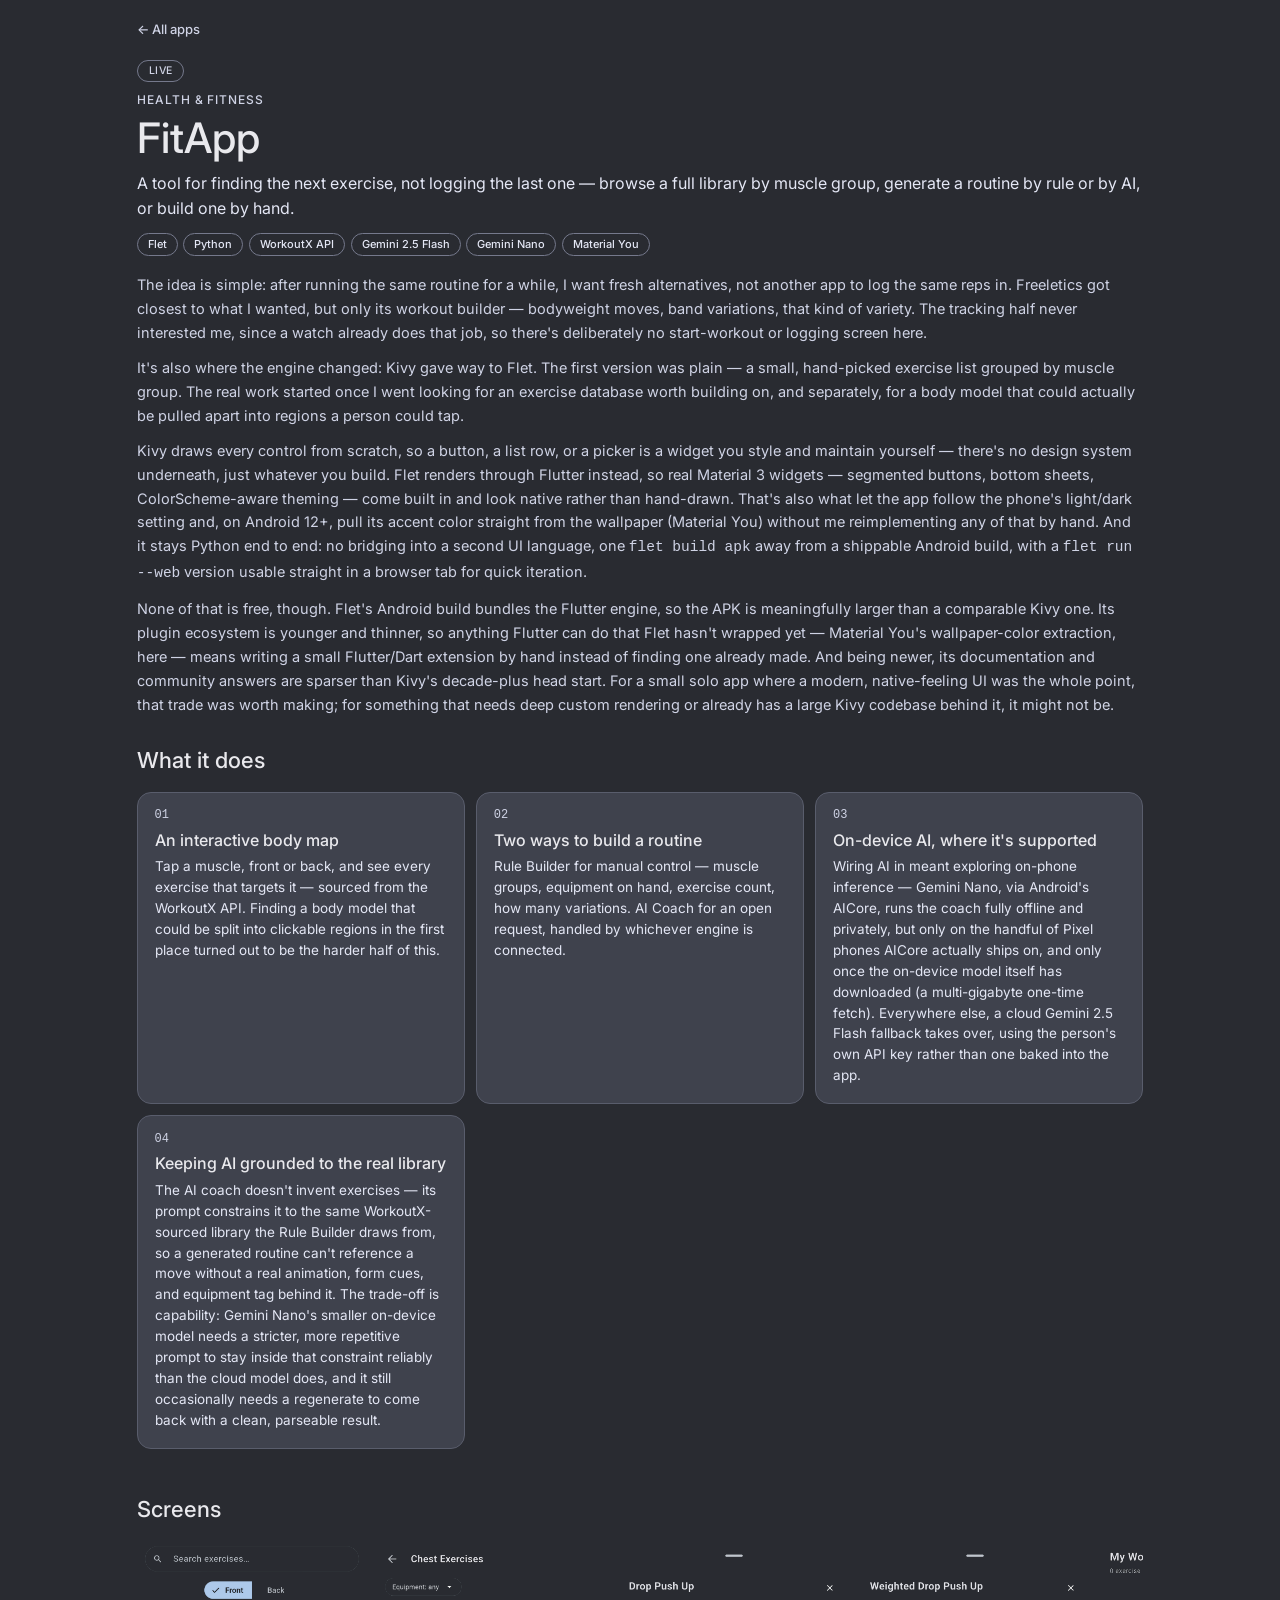
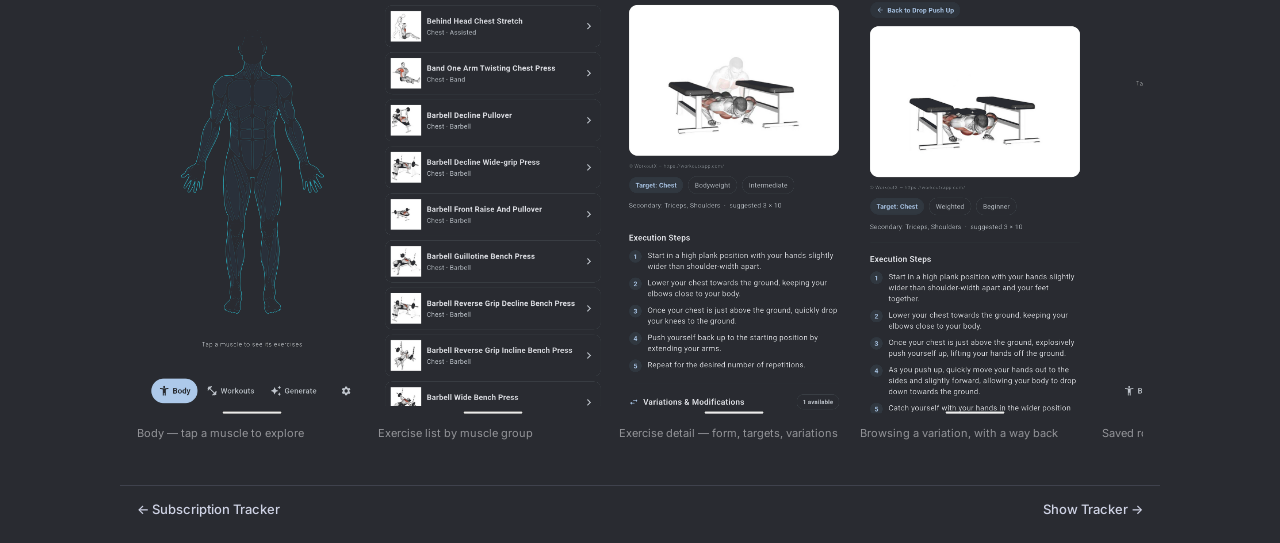
==== fitapp.html @ 03033ad8 "Description changes" ====
<!DOCTYPE html>
<html lang="en">
<head>
<meta charset="UTF-8">
<meta name="viewport" content="width=device-width, initial-scale=1.0">
<title>FitApp — Yurii Arnautov</title>
<style>
@import url('https://fonts.googleapis.com/css2?family=Inter:wght@400;500;600;700&display=swap');
:root{
  --color-bg:#161826; --color-surface:#232532; --color-text:#e9e9ed;
  --color-accent:#9184d9; --color-accent-2:#a7a1db;
  --color-neutral-100:#f3f5fe; --color-neutral-200:#e4e7f5; --color-neutral-300:#cfd3e5;
  --color-neutral-400:#b2b6ca; --color-neutral-500:#9397ab; --color-neutral-600:#75798c;
  --color-neutral-700:#595d6c; --color-neutral-800:#3f424d; --color-neutral-900:#292b31;
  --font-heading:"Inter",system-ui,sans-serif; --font-heading-weight:500; --font-body:"Inter",system-ui,sans-serif;
  --space-1:2.8px; --space-2:5.6px; --space-3:8.4px; --space-4:11.2px; --space-6:16.8px; --space-8:22.4px;
  --radius-md:8px; --radius-lg:14px;
}
*{box-sizing:border-box;}
body{margin:0;background:var(--color-neutral-900);color:var(--color-text);font-family:var(--font-body);font-size:15px;line-height:1.55;}
h1,h2,h3,h4{font-family:var(--font-heading);font-weight:var(--font-heading-weight);margin:0;}
a{color:var(--color-neutral-300);text-decoration:none}
a:hover{color:var(--color-neutral-200)}
:focus-visible{outline:2px solid var(--color-accent);outline-offset:2px;}
.lighten{mix-blend-mode:lighten;background-color:transparent}
.wrap{max-width:1040px;margin:0 auto;padding:0 var(--space-6)}
.feature{padding:var(--space-6);border-radius:var(--radius-lg);background:var(--color-neutral-800);border:1px solid var(--color-neutral-700)}
.feature .num{font:500 12px/1 ui-monospace,monospace;color:var(--color-neutral-300);margin-bottom:var(--space-3)}
.feature .ft{font:500 16px/1.3 var(--font-heading);margin:0 0 var(--space-2)}
.feature .fd{font:400 13.5px/1.55 var(--font-body);color:var(--color-neutral-200);margin:0}
.fgrid{display:grid;grid-template-columns:repeat(3,minmax(0,1fr));gap:var(--space-4)}
@media (max-width:760px){.fgrid{grid-template-columns:1fr}}
.tag{font:500 11px/1 var(--font-body);padding:5px 10px;border-radius:999px;border:1px solid var(--color-neutral-600);color:var(--color-neutral-200)}
.badge{display:inline-flex;align-items:center;gap:6px;font:500 10.5px/1 var(--font-body);letter-spacing:.04em;text-transform:uppercase;padding:5px 11px;border-radius:999px;border:1px solid var(--color-neutral-600);color:var(--color-neutral-300)}
.navrow a.back{display:inline-flex;align-items:center;gap:6px;font:500 13px/1 var(--font-body);color:var(--color-neutral-300)}
.navrow a.back:hover{color:var(--color-neutral-200)}
.screens{
  display:flex;
  gap:var(--space-4);
  overflow-x:auto;
  scroll-snap-type:x mandatory;
  padding-bottom:var(--space-3);
  scrollbar-width:thin;
  scrollbar-color:var(--color-neutral-700) transparent;
}
.screens::-webkit-scrollbar{height:6px}
.screens::-webkit-scrollbar-track{background:transparent}
.screens::-webkit-scrollbar-thumb{background:var(--color-neutral-700);border-radius:99px}
.screens figure{margin:0;flex:0 0 auto;width:230px;scroll-snap-align:start}
.screens img{width:100%;display:block;border-radius:var(--radius-md);background:var(--color-neutral-900)}
.screens figcaption{font-size:11px;margin-top:var(--space-2);color:color-mix(in srgb, var(--color-text) 55%, transparent)}
.screens img{cursor:zoom-in;transition:opacity .15s}
.screens img:hover{opacity:.85}

.lightbox{position:fixed;inset:0;background:rgba(10,11,16,.93);display:none;align-items:center;justify-content:center;flex-direction:column;padding:var(--space-8);z-index:1000}
.lightbox.open{display:flex}
.lightbox-img{max-width:88vw;max-height:78vh;object-fit:contain;border-radius:var(--radius-md)}
.lightbox-caption{color:var(--color-neutral-300);font-size:13px;margin-top:var(--space-4)}
.lightbox-close,.lightbox-prev,.lightbox-next{
  position:absolute;display:flex;align-items:center;justify-content:center;
  border-radius:50%;border:1px solid var(--color-neutral-600);background:transparent;
  color:var(--color-text);cursor:pointer;transition:border-color .15s,color .15s;
}
.lightbox-close:hover,.lightbox-prev:hover,.lightbox-next:hover{border-color:var(--color-accent);color:var(--color-accent)}
.lightbox-close{top:var(--space-6);right:var(--space-6);width:40px;height:40px;font-size:22px;line-height:1}
.lightbox-prev,.lightbox-next{top:50%;transform:translateY(-50%);width:46px;height:46px;font-size:18px}
.lightbox-prev{left:var(--space-6)}
.lightbox-next{right:var(--space-6)}
@media (max-width:600px){
  .lightbox-prev{left:var(--space-2)}
  .lightbox-next{right:var(--space-2)}
}
</style>
</head>
<body>

<div class="wrap navrow" style="padding-top:var(--space-6);padding-bottom:var(--space-6)">
  <a class="back" href="./index.html">&larr; All apps</a>
</div>

<div class="wrap" style="padding-bottom:var(--space-6)">
  <div style="margin-bottom:var(--space-4)"><span class="badge">Live</span></div>
  <div style="font:500 12px/1 var(--font-body);letter-spacing:.08em;text-transform:uppercase;color:var(--color-neutral-300);margin-bottom:var(--space-3)">Health &amp; fitness</div>
  <h1 style="font:500 42px/1.15 var(--font-heading);margin:0 0 var(--space-3);color:var(--color-text);max-width:20ch">FitApp</h1>
  <p style="font:400 16px/1.6 var(--font-body);color:var(--color-neutral-200);margin:0 0 var(--space-4)">A tool for finding the next exercise, not logging the last one — browse a full library by muscle group, generate a routine by rule or by AI, or build one by hand.</p>
  <div style="display:flex;flex-wrap:wrap;gap:var(--space-2)">
    <span class="tag">Flet</span><span class="tag">Python</span><span class="tag">WorkoutX API</span><span class="tag">Gemini 2.5 Flash</span><span class="tag">Gemini Nano</span><span class="tag">Material You</span>
  </div>
</div>

<div class="wrap" style="padding-bottom:calc(var(--space-8) * 1.3)">
  <p style="font:400 14.5px/1.65 var(--font-body);color:var(--color-neutral-300);margin:0 0 var(--space-4)">The idea is simple: after running the same routine for a while, I want fresh alternatives, not another app to log the same reps in. Freeletics got closest to what I wanted, but only its workout builder — bodyweight moves, band variations, that kind of variety. The tracking half never interested me, since a watch already does that job, so there's deliberately no start-workout or logging screen here.</p>
  <p style="font:400 14.5px/1.65 var(--font-body);color:var(--color-neutral-300);margin:0 0 var(--space-4)">It's also where the engine changed: Kivy gave way to Flet. The first version was plain — a small, hand-picked exercise list grouped by muscle group. The real work started once I went looking for an exercise database worth building on, and separately, for a body model that could actually be pulled apart into regions a person could tap.</p>
  <p style="font:400 14.5px/1.65 var(--font-body);color:var(--color-neutral-300);margin:0 0 var(--space-4)">Kivy draws every control from scratch, so a button, a list row, or a picker is a widget you style and maintain yourself — there's no design system underneath, just whatever you build. Flet renders through Flutter instead, so real Material 3 widgets — segmented buttons, bottom sheets, ColorScheme-aware theming — come built in and look native rather than hand-drawn. That's also what let the app follow the phone's light/dark setting and, on Android 12+, pull its accent color straight from the wallpaper (Material You) without me reimplementing any of that by hand. And it stays Python end to end: no bridging into a second UI language, one <code>flet build apk</code> away from a shippable Android build, with a <code>flet run --web</code> version usable straight in a browser tab for quick iteration.</p>
  <p style="font:400 14.5px/1.65 var(--font-body);color:var(--color-neutral-300);margin:0">None of that is free, though. Flet's Android build bundles the Flutter engine, so the APK is meaningfully larger than a comparable Kivy one. Its plugin ecosystem is younger and thinner, so anything Flutter can do that Flet hasn't wrapped yet — Material You's wallpaper-color extraction, here — means writing a small Flutter/Dart extension by hand instead of finding one already made. And being newer, its documentation and community answers are sparser than Kivy's decade-plus head start. For a small solo app where a modern, native-feeling UI was the whole point, that trade was worth making; for something that needs deep custom rendering or already has a large Kivy codebase behind it, it might not be.</p>
</div>

<div class="wrap" style="padding-bottom:calc(var(--space-8) * 1.3)">
  <h2 style="font:500 22px/1.3 var(--font-heading);margin:0 0 var(--space-6)">What it does</h2>
  <div class="fgrid" style="margin-bottom:var(--space-6)">
    <div class="feature">
      <div class="num">01</div>
      <h3 class="ft">An interactive body map</h3>
      <p class="fd">Tap a muscle, front or back, and see every exercise that targets it — sourced from the WorkoutX API. Finding a body model that could be split into clickable regions in the first place turned out to be the harder half of this.</p>
    </div>
    <div class="feature">
      <div class="num">02</div>
      <h3 class="ft">Two ways to build a routine</h3>
      <p class="fd">Rule Builder for manual control — muscle groups, equipment on hand, exercise count, how many variations. AI Coach for an open request, handled by whichever engine is connected.</p>
    </div>
    <div class="feature">
      <div class="num">03</div>
      <h3 class="ft">On-device AI, where it's supported</h3>
      <p class="fd">Wiring AI in meant exploring on-phone inference — Gemini Nano, via Android's AICore, runs the coach fully offline and privately, but only on the handful of Pixel phones AICore actually ships on, and only once the on-device model itself has downloaded (a multi-gigabyte one-time fetch). Everywhere else, a cloud Gemini 2.5 Flash fallback takes over, using the person's own API key rather than one baked into the app.</p>
    </div>
    <div class="feature">
      <div class="num">04</div>
      <h3 class="ft">Keeping AI grounded to the real library</h3>
      <p class="fd">The AI coach doesn't invent exercises — its prompt constrains it to the same WorkoutX-sourced library the Rule Builder draws from, so a generated routine can't reference a move without a real animation, form cues, and equipment tag behind it. The trade-off is capability: Gemini Nano's smaller on-device model needs a stricter, more repetitive prompt to stay inside that constraint reliably than the cloud model does, and it still occasionally needs a regenerate to come back with a clean, parseable result.</p>
    </div>
  </div>
</div>

<div class="wrap" style="padding-bottom:calc(var(--space-8) * 1.3)">
  <h2 style="font:500 22px/1.3 var(--font-heading);margin:0 0 var(--space-6)">Screens</h2>
  <div class="screens">
    <figure><img class="lighten" src="img/fitapp-body-map.png" alt="Interactive body map"><figcaption>Body — tap a muscle to explore</figcaption></figure>
    <figure><img class="lighten" src="img/fitapp-chest-exercises.png" alt="Chest exercises list"><figcaption>Exercise list by muscle group</figcaption></figure>
    <figure><img class="lighten" src="img/fitapp-exercise-detail.png" alt="Exercise detail sheet"><figcaption>Exercise detail — form, targets, variations</figcaption></figure>
    <figure><img class="lighten" src="img/fitapp-exercise-variations.png" alt="Equipment variation with a back button"><figcaption>Browsing a variation, with a way back</figcaption></figure>
    <figure><img class="lighten" src="img/fitapp-workouts-empty.png" alt="My Workouts empty state"><figcaption>Saved routines</figcaption></figure>
    <figure><img class="lighten" src="img/fitapp-generator-rulebuilder.png" alt="Workout Generator, Rule Builder mode"><figcaption>Generator — Rule Builder</figcaption></figure>
    <figure><img class="lighten" src="img/fitapp-generator-aicoach.png" alt="Workout Generator, AI Coach mode"><figcaption>Generator — AI Coach, dual engine</figcaption></figure>
    <figure><img class="lighten" src="img/fitapp-settings-accent.png" alt="Settings, Material You and accent palette"><figcaption>Settings — Material You or a custom accent</figcaption></figure>
    <figure><img class="lighten" src="img/fitapp-manual-builder.png" alt="Manual workout builder"><figcaption>Manual Builder</figcaption></figure>
  </div>
</div>

<div class="wrap navrow" style="padding-bottom:calc(var(--space-8) * 1.3);border-top:1px solid var(--color-neutral-800);padding-top:var(--space-6);display:flex;justify-content:space-between">
  <a class="back" href="./subscription-tracker.html">&larr; Subscription Tracker</a>
  <a class="back" href="./showtracker.html">Show Tracker &rarr;</a>
</div>

<script src="gallery.js" defer></script>
</body>
</html>
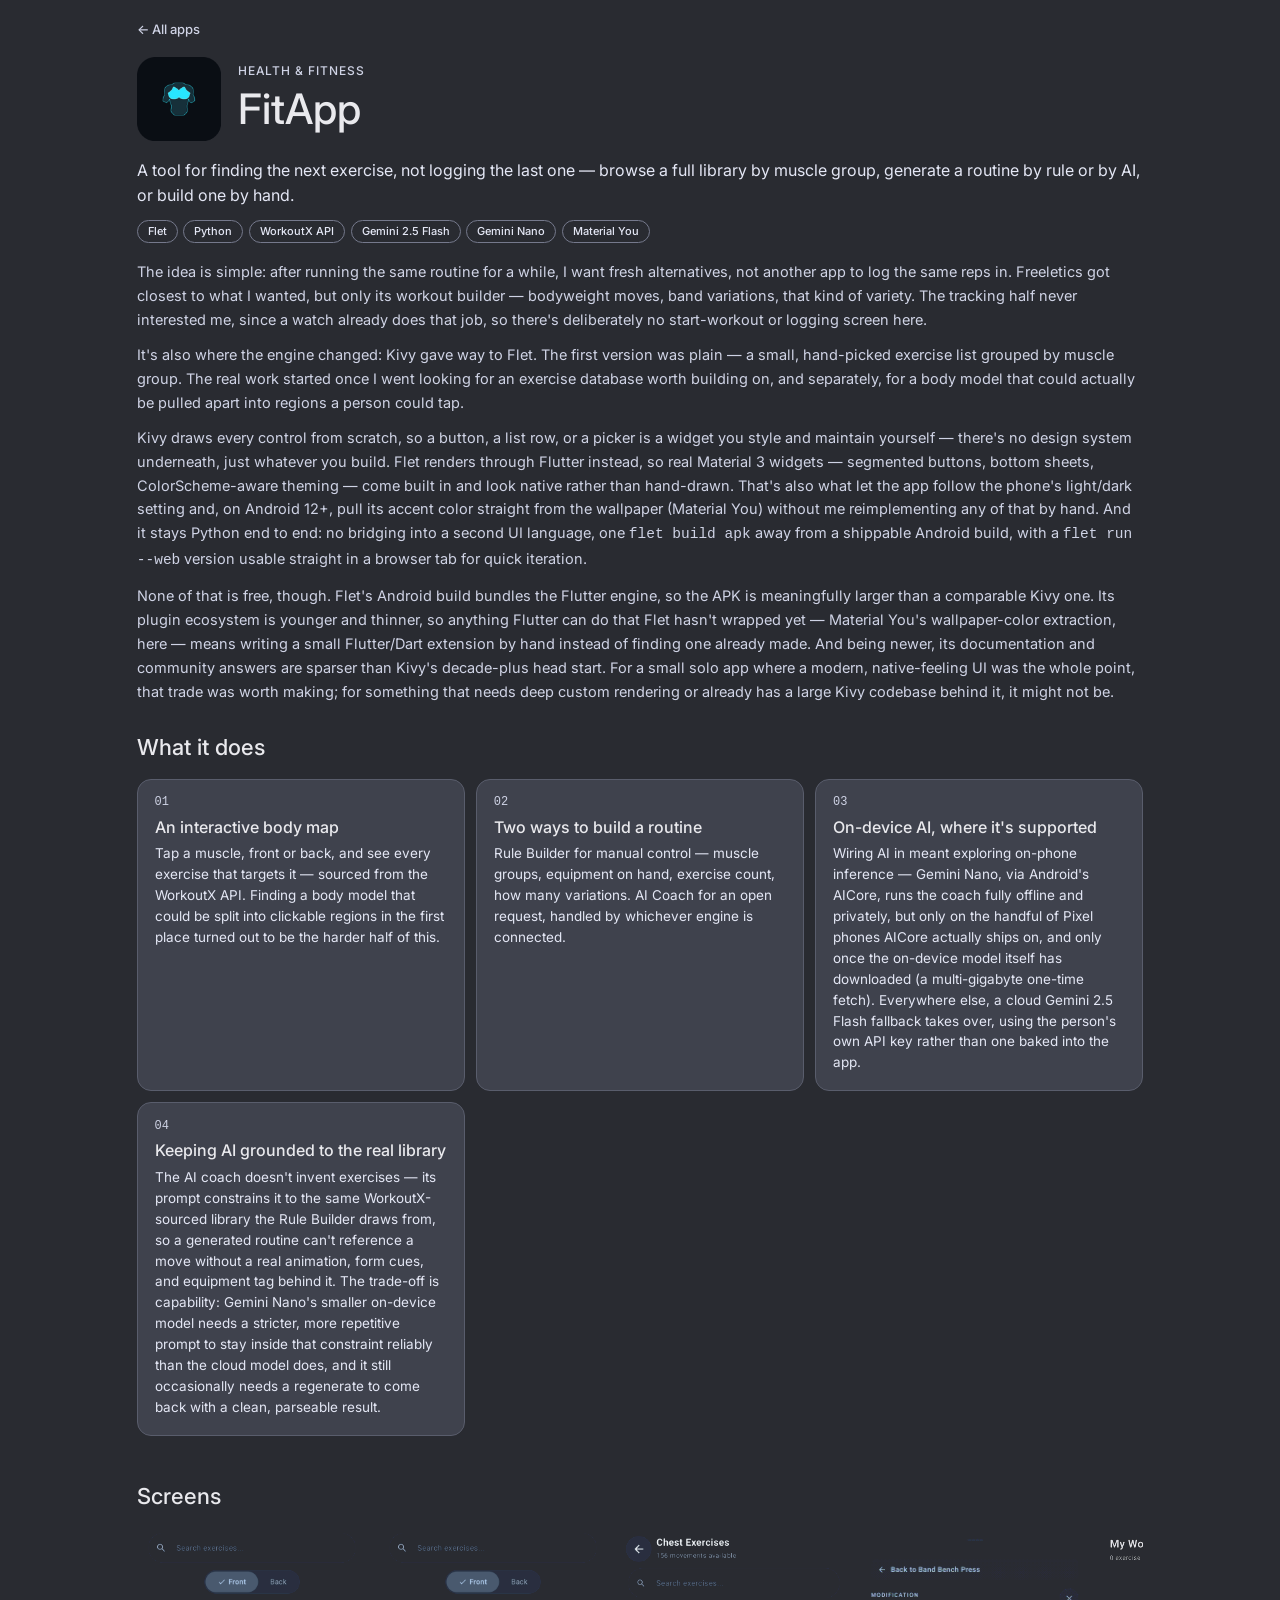
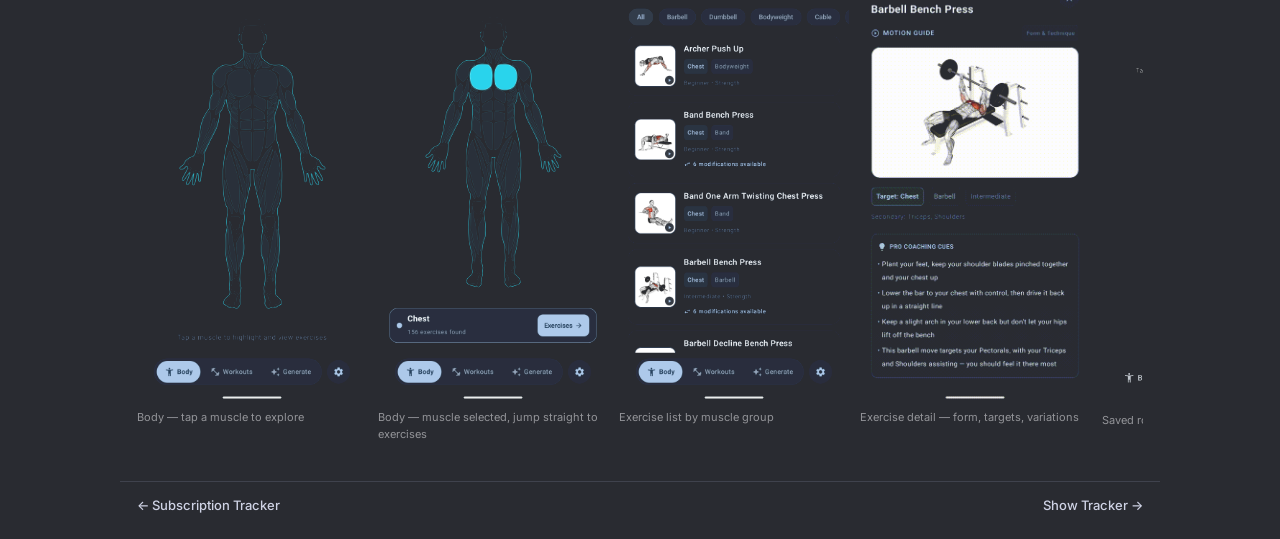
==== commit ec797df6: "Updated some content" ====
--- a/fitapp.html
+++ b/fitapp.html
@@ -32,6 +32,12 @@
 @media (max-width:760px){.fgrid{grid-template-columns:1fr}}
 .tag{font:500 11px/1 var(--font-body);padding:5px 10px;border-radius:999px;border:1px solid var(--color-neutral-600);color:var(--color-neutral-200)}
 .badge{display:inline-flex;align-items:center;gap:6px;font:500 10.5px/1 var(--font-body);letter-spacing:.04em;text-transform:uppercase;padding:5px 11px;border-radius:999px;border:1px solid var(--color-neutral-600);color:var(--color-neutral-300)}
+.hero{display:flex;gap:var(--space-6);align-items:center;margin-bottom:var(--space-6)}
+.hero-icon{flex:none}
+.hero-icon img{width:84px;height:84px;border-radius:var(--radius-lg);display:block}
+.hero-meta{display:flex;align-items:center;gap:var(--space-3);margin-bottom:var(--space-3)}
+.hero-eyebrow{font:500 12px/1 var(--font-body);letter-spacing:.08em;text-transform:uppercase;color:var(--color-neutral-300)}
+@media (max-width:560px){.hero{flex-direction:column;align-items:flex-start;gap:var(--space-4)}}
 .navrow a.back{display:inline-flex;align-items:center;gap:6px;font:500 13px/1 var(--font-body);color:var(--color-neutral-300)}
 .navrow a.back:hover{color:var(--color-neutral-200)}
 .screens{
@@ -79,9 +85,13 @@
 </div>
 
 <div class="wrap" style="padding-bottom:var(--space-6)">
-  <div style="margin-bottom:var(--space-4)"><span class="badge">Live</span></div>
-  <div style="font:500 12px/1 var(--font-body);letter-spacing:.08em;text-transform:uppercase;color:var(--color-neutral-300);margin-bottom:var(--space-3)">Health &amp; fitness</div>
-  <h1 style="font:500 42px/1.15 var(--font-heading);margin:0 0 var(--space-3);color:var(--color-text);max-width:20ch">FitApp</h1>
+  <div class="hero">
+    <div class="hero-icon"><img src="img/fitapp-icon.png" alt="FitApp icon"></div>
+    <div>
+      <div class="hero-meta"><span class="hero-eyebrow">Health &amp; fitness</span></div>
+      <h1 style="font:500 42px/1.15 var(--font-heading);margin:0;color:var(--color-text);max-width:20ch">FitApp</h1>
+    </div>
+  </div>
   <p style="font:400 16px/1.6 var(--font-body);color:var(--color-neutral-200);margin:0 0 var(--space-4)">A tool for finding the next exercise, not logging the last one — browse a full library by muscle group, generate a routine by rule or by AI, or build one by hand.</p>
   <div style="display:flex;flex-wrap:wrap;gap:var(--space-2)">
     <span class="tag">Flet</span><span class="tag">Python</span><span class="tag">WorkoutX API</span><span class="tag">Gemini 2.5 Flash</span><span class="tag">Gemini Nano</span><span class="tag">Material You</span>
@@ -125,14 +135,14 @@
   <h2 style="font:500 22px/1.3 var(--font-heading);margin:0 0 var(--space-6)">Screens</h2>
   <div class="screens">
     <figure><img class="lighten" src="img/fitapp-body-map.png" alt="Interactive body map"><figcaption>Body — tap a muscle to explore</figcaption></figure>
+    <figure><img class="lighten" src="img/fitapp-body-map-selected.png" alt="Body map with chest selected, showing exercise count"><figcaption>Body — muscle selected, jump straight to exercises</figcaption></figure>
     <figure><img class="lighten" src="img/fitapp-chest-exercises.png" alt="Chest exercises list"><figcaption>Exercise list by muscle group</figcaption></figure>
-    <figure><img class="lighten" src="img/fitapp-exercise-detail.png" alt="Exercise detail sheet"><figcaption>Exercise detail — form, targets, variations</figcaption></figure>
-    <figure><img class="lighten" src="img/fitapp-exercise-variations.png" alt="Equipment variation with a back button"><figcaption>Browsing a variation, with a way back</figcaption></figure>
+    <figure><img class="lighten" src="img/fitapp-exercise-detail.gif" alt="Exercise detail sheet opening and browsing variations"><figcaption>Exercise detail — form, targets, variations</figcaption></figure>
     <figure><img class="lighten" src="img/fitapp-workouts-empty.png" alt="My Workouts empty state"><figcaption>Saved routines</figcaption></figure>
     <figure><img class="lighten" src="img/fitapp-generator-rulebuilder.png" alt="Workout Generator, Rule Builder mode"><figcaption>Generator — Rule Builder</figcaption></figure>
     <figure><img class="lighten" src="img/fitapp-generator-aicoach.png" alt="Workout Generator, AI Coach mode"><figcaption>Generator — AI Coach, dual engine</figcaption></figure>
-    <figure><img class="lighten" src="img/fitapp-settings-accent.png" alt="Settings, Material You and accent palette"><figcaption>Settings — Material You or a custom accent</figcaption></figure>
-    <figure><img class="lighten" src="img/fitapp-manual-builder.png" alt="Manual workout builder"><figcaption>Manual Builder</figcaption></figure>
+    <figure><img class="lighten" src="img/fitapp-settings-apikey.png" alt="Settings, Gemini API key for AI Coach"><figcaption>Settings — Gemini API key for AI Coach</figcaption></figure>
+    <figure><img class="lighten" src="img/fitapp-manual-builder.gif" alt="Manual workout builder flow"><figcaption>Manual Builder — muscles, equipment, add exercises</figcaption></figure>
   </div>
 </div>
 
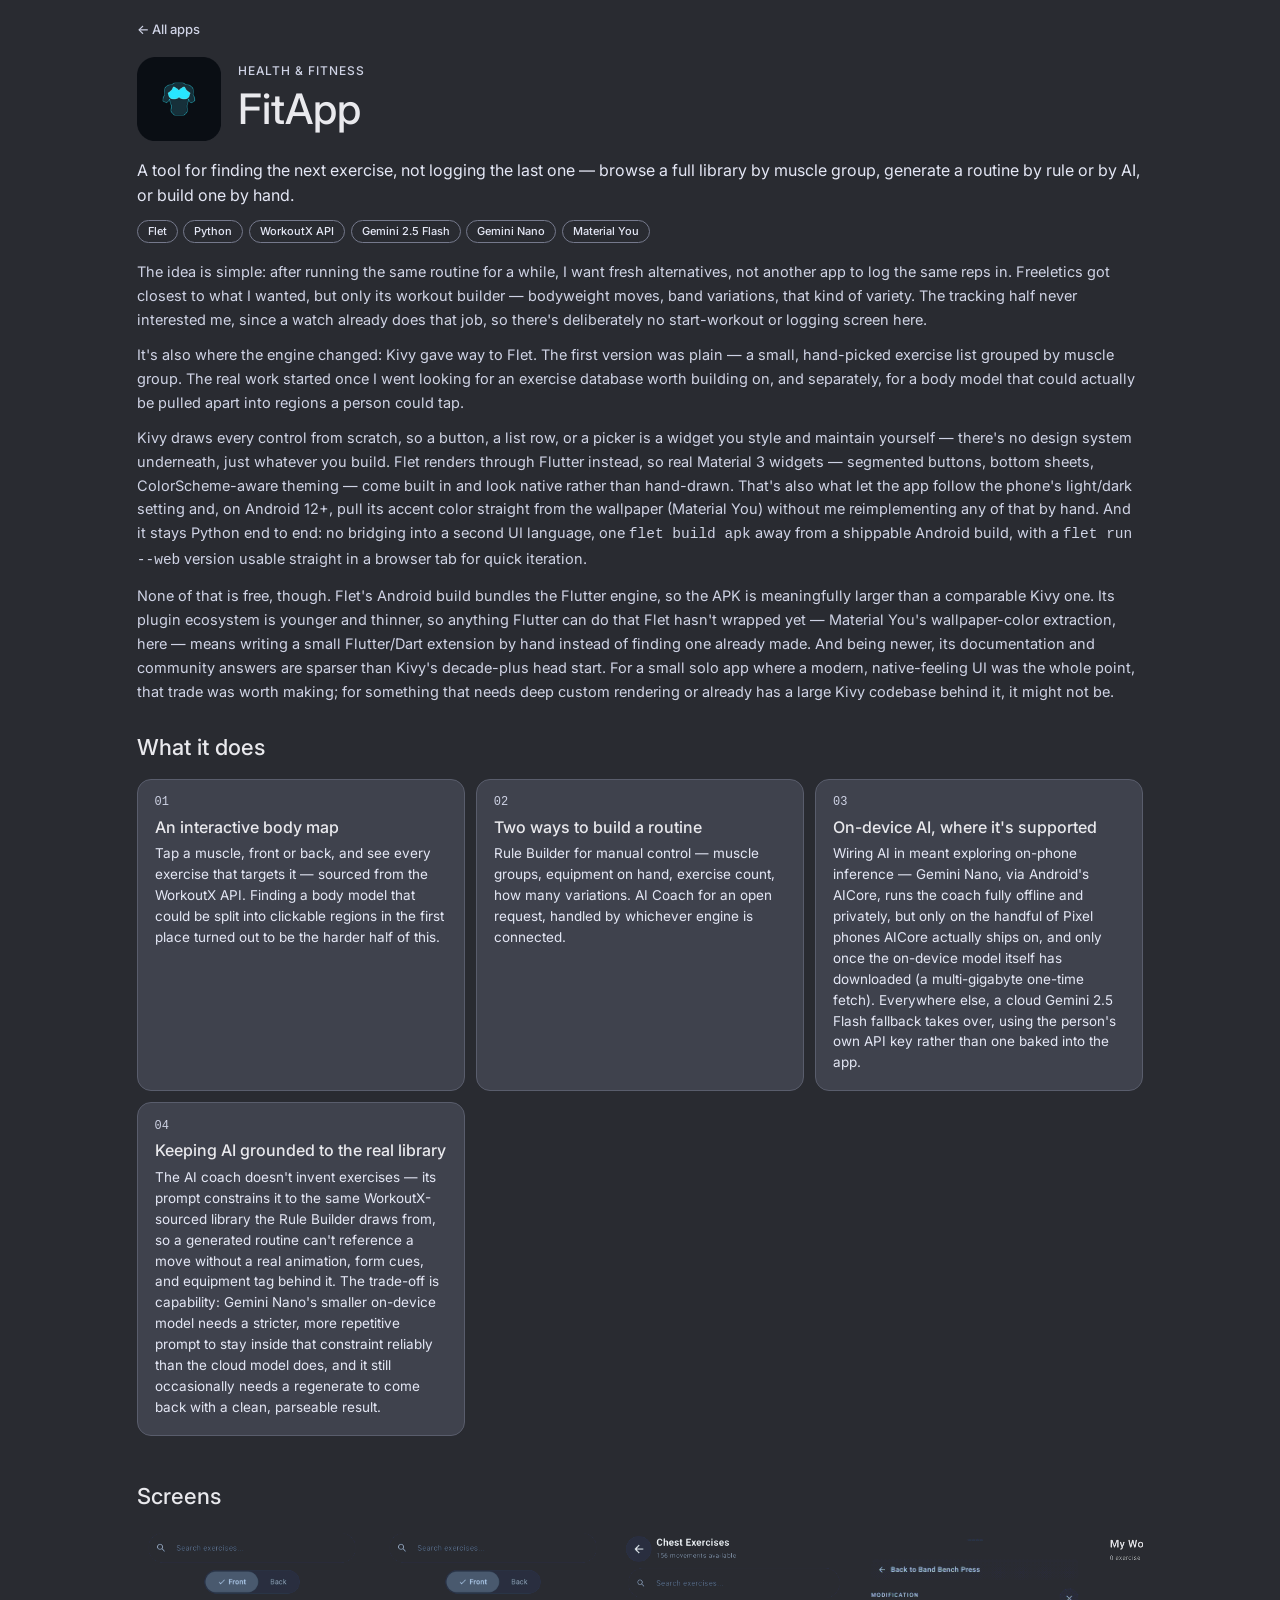
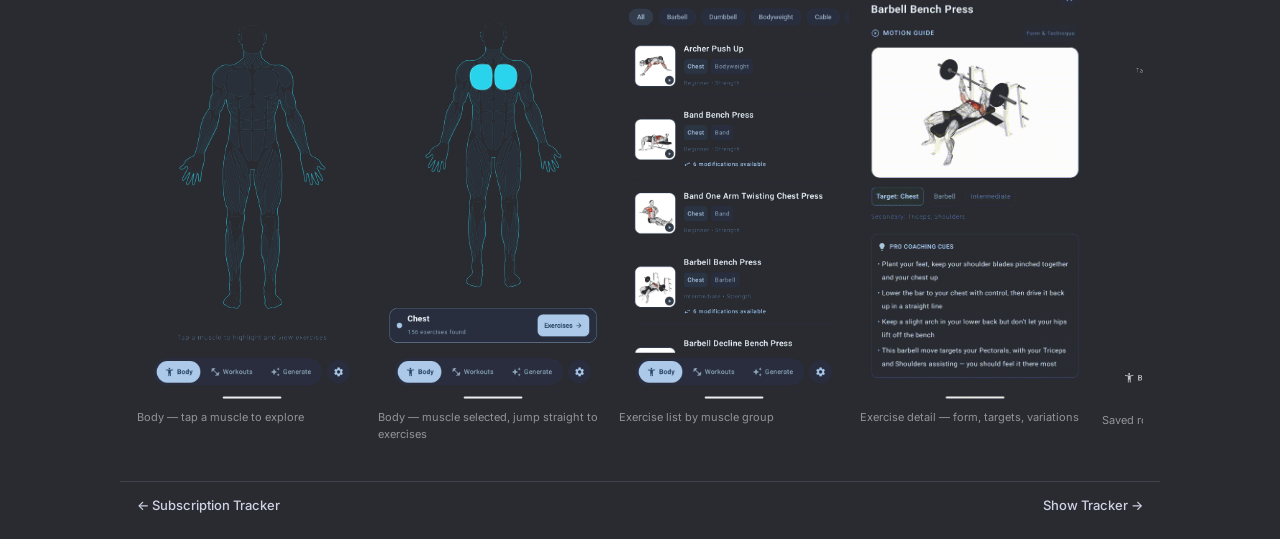
==== commit 64c6b90b: "favicon for chrome" ====
--- a/fitapp.html
+++ b/fitapp.html
@@ -3,7 +3,9 @@
 <head>
 <meta charset="UTF-8">
 <meta name="viewport" content="width=device-width, initial-scale=1.0">
+<meta name="theme-color" content="#292b31">
 <title>FitApp — Yurii Arnautov</title>
+<link rel="icon" type="image/png" href="img/fitapp-icon.png">
 <style>
 @import url('https://fonts.googleapis.com/css2?family=Inter:wght@400;500;600;700&display=swap');
 :root{
@@ -37,7 +39,7 @@
 .hero-icon img{width:84px;height:84px;border-radius:var(--radius-lg);display:block}
 .hero-meta{display:flex;align-items:center;gap:var(--space-3);margin-bottom:var(--space-3)}
 .hero-eyebrow{font:500 12px/1 var(--font-body);letter-spacing:.08em;text-transform:uppercase;color:var(--color-neutral-300)}
-@media (max-width:560px){.hero{flex-direction:column;align-items:flex-start;gap:var(--space-4)}}
+@media (max-width:560px){.hero{gap:var(--space-4)}.hero-icon img{width:56px;height:56px}.hero h1{font-size:26px!important}}
 .navrow a.back{display:inline-flex;align-items:center;gap:6px;font:500 13px/1 var(--font-body);color:var(--color-neutral-300)}
 .navrow a.back:hover{color:var(--color-neutral-200)}
 .screens{
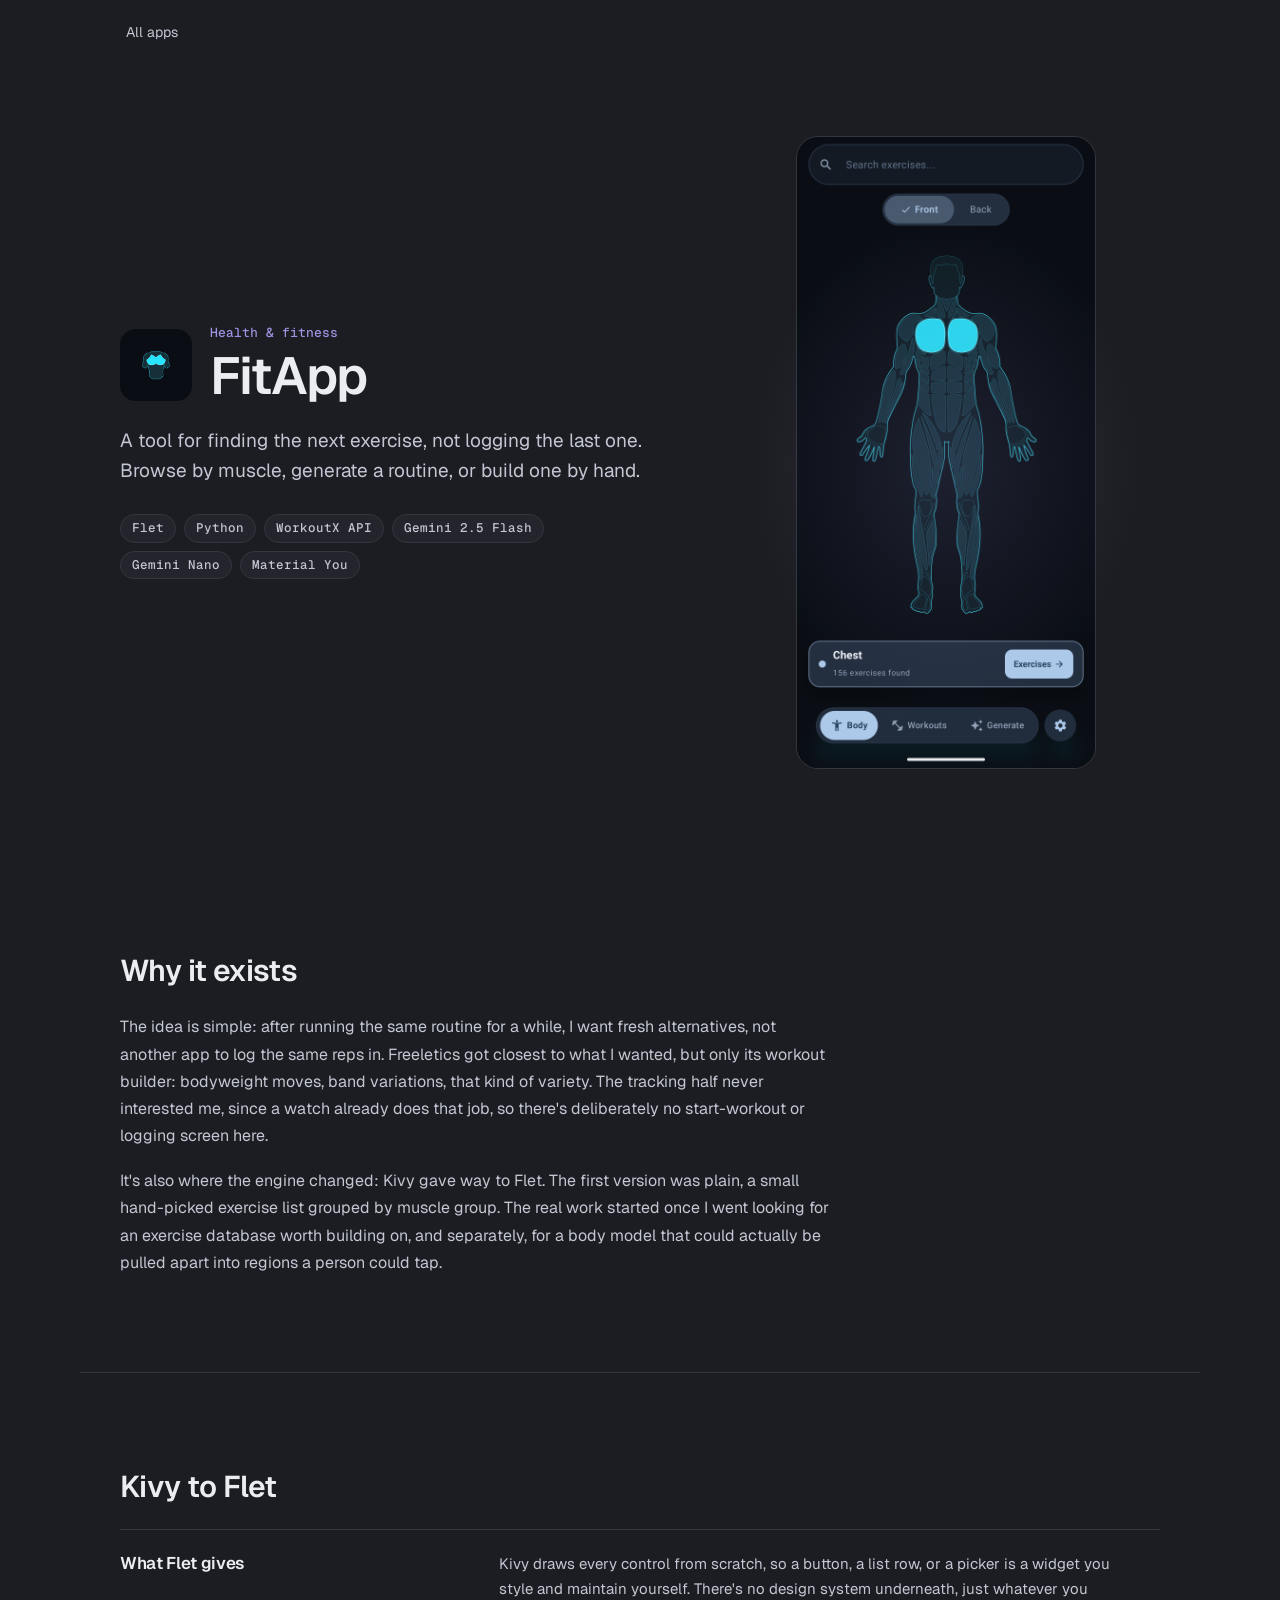
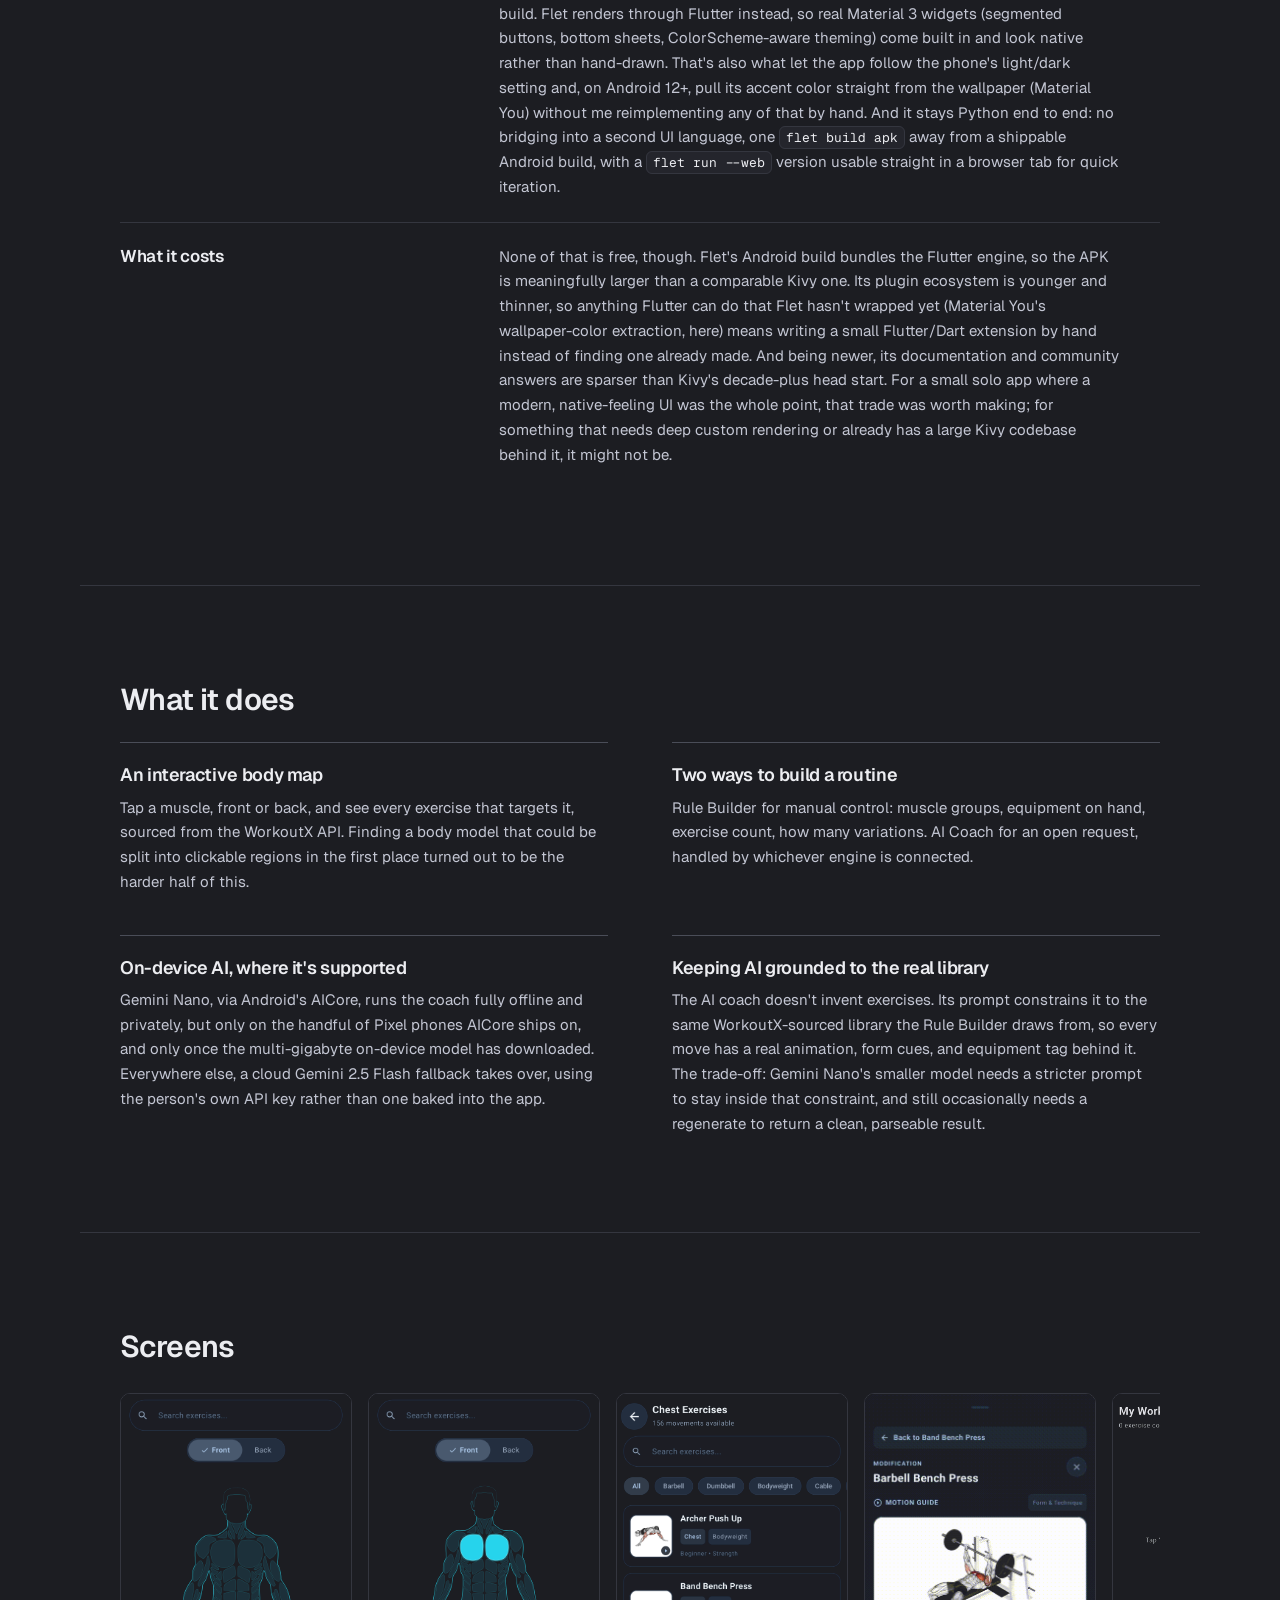
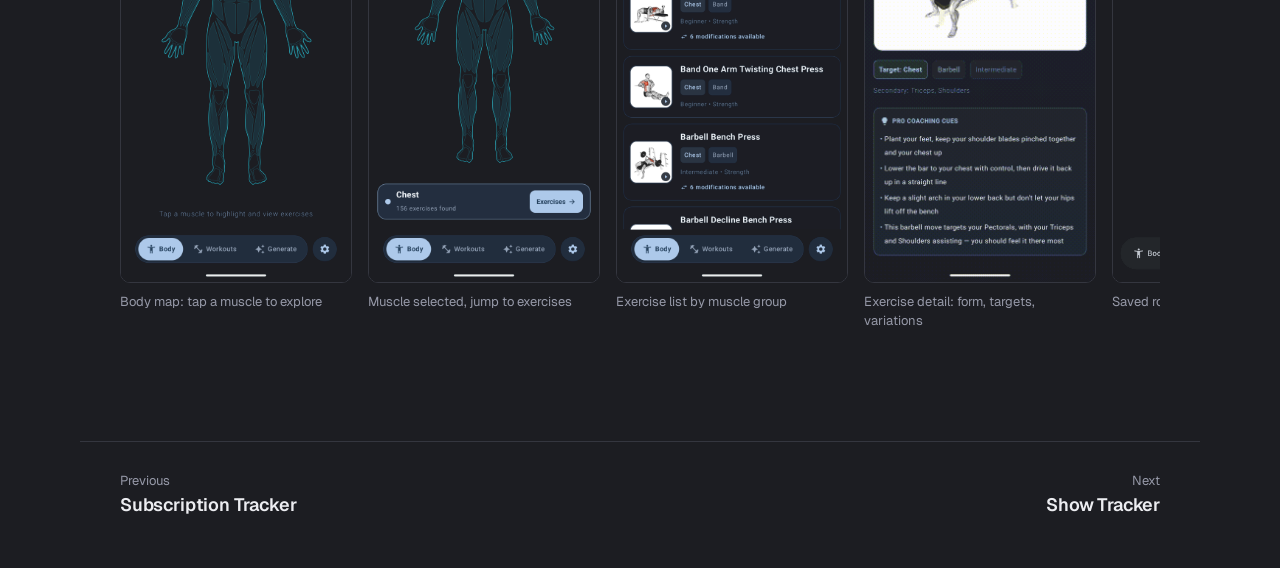
==== commit 6890fbf8: "Redesign pages with Developer Portfolio preset (variance 6, motion 5, density 4) Shared styles.css w" ====
--- a/fitapp.html
+++ b/fitapp.html
@@ -3,156 +3,103 @@
 <head>
 <meta charset="UTF-8">
 <meta name="viewport" content="width=device-width, initial-scale=1.0">
-<meta name="theme-color" content="#292b31">
-<title>FitApp — Yurii Arnautov</title>
-<link rel="icon" type="image/png" href="img/fitapp-icon.png">
-<style>
-@import url('https://fonts.googleapis.com/css2?family=Inter:wght@400;500;600;700&display=swap');
-:root{
-  --color-bg:#161826; --color-surface:#232532; --color-text:#e9e9ed;
-  --color-accent:#9184d9; --color-accent-2:#a7a1db;
-  --color-neutral-100:#f3f5fe; --color-neutral-200:#e4e7f5; --color-neutral-300:#cfd3e5;
-  --color-neutral-400:#b2b6ca; --color-neutral-500:#9397ab; --color-neutral-600:#75798c;
-  --color-neutral-700:#595d6c; --color-neutral-800:#3f424d; --color-neutral-900:#292b31;
-  --font-heading:"Inter",system-ui,sans-serif; --font-heading-weight:500; --font-body:"Inter",system-ui,sans-serif;
-  --space-1:2.8px; --space-2:5.6px; --space-3:8.4px; --space-4:11.2px; --space-6:16.8px; --space-8:22.4px;
-  --radius-md:8px; --radius-lg:14px;
-}
-*{box-sizing:border-box;}
-body{margin:0;background:var(--color-neutral-900);color:var(--color-text);font-family:var(--font-body);font-size:15px;line-height:1.55;}
-h1,h2,h3,h4{font-family:var(--font-heading);font-weight:var(--font-heading-weight);margin:0;}
-a{color:var(--color-neutral-300);text-decoration:none}
-a:hover{color:var(--color-neutral-200)}
-:focus-visible{outline:2px solid var(--color-accent);outline-offset:2px;}
-.lighten{mix-blend-mode:lighten;background-color:transparent}
-.wrap{max-width:1040px;margin:0 auto;padding:0 var(--space-6)}
-.feature{padding:var(--space-6);border-radius:var(--radius-lg);background:var(--color-neutral-800);border:1px solid var(--color-neutral-700)}
-.feature .num{font:500 12px/1 ui-monospace,monospace;color:var(--color-neutral-300);margin-bottom:var(--space-3)}
-.feature .ft{font:500 16px/1.3 var(--font-heading);margin:0 0 var(--space-2)}
-.feature .fd{font:400 13.5px/1.55 var(--font-body);color:var(--color-neutral-200);margin:0}
-.fgrid{display:grid;grid-template-columns:repeat(3,minmax(0,1fr));gap:var(--space-4)}
-@media (max-width:760px){.fgrid{grid-template-columns:1fr}}
-.tag{font:500 11px/1 var(--font-body);padding:5px 10px;border-radius:999px;border:1px solid var(--color-neutral-600);color:var(--color-neutral-200)}
-.badge{display:inline-flex;align-items:center;gap:6px;font:500 10.5px/1 var(--font-body);letter-spacing:.04em;text-transform:uppercase;padding:5px 11px;border-radius:999px;border:1px solid var(--color-neutral-600);color:var(--color-neutral-300)}
-.hero{display:flex;gap:var(--space-6);align-items:center;margin-bottom:var(--space-6)}
-.hero-icon{flex:none}
-.hero-icon img{width:84px;height:84px;border-radius:var(--radius-lg);display:block}
-.hero-meta{display:flex;align-items:center;gap:var(--space-3);margin-bottom:var(--space-3)}
-.hero-eyebrow{font:500 12px/1 var(--font-body);letter-spacing:.08em;text-transform:uppercase;color:var(--color-neutral-300)}
-@media (max-width:560px){.hero{gap:var(--space-4)}.hero-icon img{width:56px;height:56px}.hero h1{font-size:26px!important}}
-.navrow a.back{display:inline-flex;align-items:center;gap:6px;font:500 13px/1 var(--font-body);color:var(--color-neutral-300)}
-.navrow a.back:hover{color:var(--color-neutral-200)}
-.screens{
-  display:flex;
-  gap:var(--space-4);
-  overflow-x:auto;
-  scroll-snap-type:x mandatory;
-  padding-bottom:var(--space-3);
-  scrollbar-width:thin;
-  scrollbar-color:var(--color-neutral-700) transparent;
-}
-.screens::-webkit-scrollbar{height:6px}
-.screens::-webkit-scrollbar-track{background:transparent}
-.screens::-webkit-scrollbar-thumb{background:var(--color-neutral-700);border-radius:99px}
-.screens figure{margin:0;flex:0 0 auto;width:230px;scroll-snap-align:start}
-.screens img{width:100%;display:block;border-radius:var(--radius-md);background:var(--color-neutral-900)}
-.screens figcaption{font-size:11px;margin-top:var(--space-2);color:color-mix(in srgb, var(--color-text) 55%, transparent)}
-.screens img{cursor:zoom-in;transition:opacity .15s}
-.screens img:hover{opacity:.85}
-
-.lightbox{position:fixed;inset:0;background:rgba(10,11,16,.93);display:none;align-items:center;justify-content:center;flex-direction:column;padding:var(--space-8);z-index:1000}
-.lightbox.open{display:flex}
-.lightbox-img{max-width:88vw;max-height:78vh;object-fit:contain;border-radius:var(--radius-md)}
-.lightbox-caption{color:var(--color-neutral-300);font-size:13px;margin-top:var(--space-4)}
-.lightbox-close,.lightbox-prev,.lightbox-next{
-  position:absolute;display:flex;align-items:center;justify-content:center;
-  border-radius:50%;border:1px solid var(--color-neutral-600);background:transparent;
-  color:var(--color-text);cursor:pointer;transition:border-color .15s,color .15s;
-}
-.lightbox-close:hover,.lightbox-prev:hover,.lightbox-next:hover{border-color:var(--color-accent);color:var(--color-accent)}
-.lightbox-close{top:var(--space-6);right:var(--space-6);width:40px;height:40px;font-size:22px;line-height:1}
-.lightbox-prev,.lightbox-next{top:50%;transform:translateY(-50%);width:46px;height:46px;font-size:18px}
-.lightbox-prev{left:var(--space-6)}
-.lightbox-next{right:var(--space-6)}
-@media (max-width:600px){
-  .lightbox-prev{left:var(--space-2)}
-  .lightbox-next{right:var(--space-2)}
-}
-</style>
+<meta name="theme-color" content="#1c1d22">
+<title>FitApp | Yurii Arnautov</title>
+<link rel="icon" type="image/png" sizes="32x32" href="img/fitapp-favicon-32.png">
+<link rel="apple-touch-icon" href="img/fitapp-apple-touch-icon.png">
+<link rel="icon" type="image/png" sizes="192x192" href="img/fitapp-icon-192.png">
+<link rel="icon" type="image/png" sizes="512x512" href="img/fitapp-icon-512.png">
+<link rel="preconnect" href="https://fonts.googleapis.com">
+<link rel="preconnect" href="https://fonts.gstatic.com" crossorigin>
+<link rel="stylesheet" href="https://fonts.googleapis.com/css2?family=Geist:wght@400;500;600&family=Geist+Mono:wght@500&display=swap">
+<link rel="stylesheet" href="https://cdn.jsdelivr.net/npm/@phosphor-icons/web@2.1.1/src/regular/style.css">
+<link rel="stylesheet" href="styles.css">
 </head>
 <body>
 
-<div class="wrap navrow" style="padding-top:var(--space-6);padding-bottom:var(--space-6)">
-  <a class="back" href="./index.html">&larr; All apps</a>
-</div>
+<header class="wrap nav">
+  <a class="link" href="./index.html"><i class="ph ph-arrow-left"></i>All apps</a>
+</header>
 
-<div class="wrap" style="padding-bottom:var(--space-6)">
-  <div class="hero">
-    <div class="hero-icon"><img src="img/fitapp-icon.png" alt="FitApp icon"></div>
-    <div>
-      <div class="hero-meta"><span class="hero-eyebrow">Health &amp; fitness</span></div>
-      <h1 style="font:500 42px/1.15 var(--font-heading);margin:0;color:var(--color-text);max-width:20ch">FitApp</h1>
+<main>
+<section class="wrap hero">
+  <div>
+    <div class="hero-title enter" style="--i:0">
+      <img src="img/fitapp-icon.png" alt="FitApp icon">
+      <div>
+        <div class="kicker">Health &amp; fitness</div>
+        <h1>FitApp</h1>
+      </div>
+    </div>
+    <p class="lede enter" style="--i:1">A tool for finding the next exercise, not logging the last one. Browse by muscle, generate a routine, or build one by hand.</p>
+    <div class="tags enter" style="--i:2">
+      <span class="tag">Flet</span><span class="tag">Python</span><span class="tag">WorkoutX API</span><span class="tag">Gemini 2.5 Flash</span><span class="tag">Gemini Nano</span><span class="tag">Material You</span>
     </div>
   </div>
-  <p style="font:400 16px/1.6 var(--font-body);color:var(--color-neutral-200);margin:0 0 var(--space-4)">A tool for finding the next exercise, not logging the last one — browse a full library by muscle group, generate a routine by rule or by AI, or build one by hand.</p>
-  <div style="display:flex;flex-wrap:wrap;gap:var(--space-2)">
-    <span class="tag">Flet</span><span class="tag">Python</span><span class="tag">WorkoutX API</span><span class="tag">Gemini 2.5 Flash</span><span class="tag">Gemini Nano</span><span class="tag">Material You</span>
+  <div class="hero-shot enter" style="--i:2">
+    <img class="lighten" src="img/fitapp-body-map-selected.png" alt="FitApp body map with chest selected" fetchpriority="high">
   </div>
-</div>
+</section>
 
-<div class="wrap" style="padding-bottom:calc(var(--space-8) * 1.3)">
-  <p style="font:400 14.5px/1.65 var(--font-body);color:var(--color-neutral-300);margin:0 0 var(--space-4)">The idea is simple: after running the same routine for a while, I want fresh alternatives, not another app to log the same reps in. Freeletics got closest to what I wanted, but only its workout builder — bodyweight moves, band variations, that kind of variety. The tracking half never interested me, since a watch already does that job, so there's deliberately no start-workout or logging screen here.</p>
-  <p style="font:400 14.5px/1.65 var(--font-body);color:var(--color-neutral-300);margin:0 0 var(--space-4)">It's also where the engine changed: Kivy gave way to Flet. The first version was plain — a small, hand-picked exercise list grouped by muscle group. The real work started once I went looking for an exercise database worth building on, and separately, for a body model that could actually be pulled apart into regions a person could tap.</p>
-  <p style="font:400 14.5px/1.65 var(--font-body);color:var(--color-neutral-300);margin:0 0 var(--space-4)">Kivy draws every control from scratch, so a button, a list row, or a picker is a widget you style and maintain yourself — there's no design system underneath, just whatever you build. Flet renders through Flutter instead, so real Material 3 widgets — segmented buttons, bottom sheets, ColorScheme-aware theming — come built in and look native rather than hand-drawn. That's also what let the app follow the phone's light/dark setting and, on Android 12+, pull its accent color straight from the wallpaper (Material You) without me reimplementing any of that by hand. And it stays Python end to end: no bridging into a second UI language, one <code>flet build apk</code> away from a shippable Android build, with a <code>flet run --web</code> version usable straight in a browser tab for quick iteration.</p>
-  <p style="font:400 14.5px/1.65 var(--font-body);color:var(--color-neutral-300);margin:0">None of that is free, though. Flet's Android build bundles the Flutter engine, so the APK is meaningfully larger than a comparable Kivy one. Its plugin ecosystem is younger and thinner, so anything Flutter can do that Flet hasn't wrapped yet — Material You's wallpaper-color extraction, here — means writing a small Flutter/Dart extension by hand instead of finding one already made. And being newer, its documentation and community answers are sparser than Kivy's decade-plus head start. For a small solo app where a modern, native-feeling UI was the whole point, that trade was worth making; for something that needs deep custom rendering or already has a large Kivy codebase behind it, it might not be.</p>
-</div>
+<section class="wrap section">
+  <h2 class="h2 reveal">Why it exists</h2>
+  <div class="prose reveal">
+    <p>The idea is simple: after running the same routine for a while, I want fresh alternatives, not another app to log the same reps in. Freeletics got closest to what I wanted, but only its workout builder: bodyweight moves, band variations, that kind of variety. The tracking half never interested me, since a watch already does that job, so there's deliberately no start-workout or logging screen here.</p>
+    <p>It's also where the engine changed: Kivy gave way to Flet. The first version was plain, a small hand-picked exercise list grouped by muscle group. The real work started once I went looking for an exercise database worth building on, and separately, for a body model that could actually be pulled apart into regions a person could tap.</p>
+  </div>
+</section>
 
-<div class="wrap" style="padding-bottom:calc(var(--space-8) * 1.3)">
-  <h2 style="font:500 22px/1.3 var(--font-heading);margin:0 0 var(--space-6)">What it does</h2>
-  <div class="fgrid" style="margin-bottom:var(--space-6)">
-    <div class="feature">
-      <div class="num">01</div>
-      <h3 class="ft">An interactive body map</h3>
-      <p class="fd">Tap a muscle, front or back, and see every exercise that targets it — sourced from the WorkoutX API. Finding a body model that could be split into clickable regions in the first place turned out to be the harder half of this.</p>
+<section class="wrap section">
+  <h2 class="h2 reveal">Kivy to Flet</h2>
+  <div class="rows">
+    <div class="r reveal"><h3>What Flet gives</h3><p>Kivy draws every control from scratch, so a button, a list row, or a picker is a widget you style and maintain yourself. There's no design system underneath, just whatever you build. Flet renders through Flutter instead, so real Material 3 widgets (segmented buttons, bottom sheets, ColorScheme-aware theming) come built in and look native rather than hand-drawn. That's also what let the app follow the phone's light/dark setting and, on Android 12+, pull its accent color straight from the wallpaper (Material You) without me reimplementing any of that by hand. And it stays Python end to end: no bridging into a second UI language, one <code>flet build apk</code> away from a shippable Android build, with a <code>flet run --web</code> version usable straight in a browser tab for quick iteration.</p></div>
+    <div class="r reveal"><h3>What it costs</h3><p>None of that is free, though. Flet's Android build bundles the Flutter engine, so the APK is meaningfully larger than a comparable Kivy one. Its plugin ecosystem is younger and thinner, so anything Flutter can do that Flet hasn't wrapped yet (Material You's wallpaper-color extraction, here) means writing a small Flutter/Dart extension by hand instead of finding one already made. And being newer, its documentation and community answers are sparser than Kivy's decade-plus head start. For a small solo app where a modern, native-feeling UI was the whole point, that trade was worth making; for something that needs deep custom rendering or already has a large Kivy codebase behind it, it might not be.</p></div>
+  </div>
+</section>
+
+<section class="wrap section">
+  <h2 class="h2 reveal">What it does</h2>
+  <div class="features">
+    <div class="feature reveal">
+      <h3>An interactive body map</h3>
+      <p>Tap a muscle, front or back, and see every exercise that targets it, sourced from the WorkoutX API. Finding a body model that could be split into clickable regions in the first place turned out to be the harder half of this.</p>
     </div>
-    <div class="feature">
-      <div class="num">02</div>
-      <h3 class="ft">Two ways to build a routine</h3>
-      <p class="fd">Rule Builder for manual control — muscle groups, equipment on hand, exercise count, how many variations. AI Coach for an open request, handled by whichever engine is connected.</p>
+    <div class="feature reveal" style="--i:1">
+      <h3>Two ways to build a routine</h3>
+      <p>Rule Builder for manual control: muscle groups, equipment on hand, exercise count, how many variations. AI Coach for an open request, handled by whichever engine is connected.</p>
     </div>
-    <div class="feature">
-      <div class="num">03</div>
-      <h3 class="ft">On-device AI, where it's supported</h3>
-      <p class="fd">Wiring AI in meant exploring on-phone inference — Gemini Nano, via Android's AICore, runs the coach fully offline and privately, but only on the handful of Pixel phones AICore actually ships on, and only once the on-device model itself has downloaded (a multi-gigabyte one-time fetch). Everywhere else, a cloud Gemini 2.5 Flash fallback takes over, using the person's own API key rather than one baked into the app.</p>
+    <div class="feature reveal">
+      <h3>On-device AI, where it's supported</h3>
+      <p>Gemini Nano, via Android's AICore, runs the coach fully offline and privately, but only on the handful of Pixel phones AICore ships on, and only once the multi-gigabyte on-device model has downloaded. Everywhere else, a cloud Gemini 2.5 Flash fallback takes over, using the person's own API key rather than one baked into the app.</p>
     </div>
-    <div class="feature">
-      <div class="num">04</div>
-      <h3 class="ft">Keeping AI grounded to the real library</h3>
-      <p class="fd">The AI coach doesn't invent exercises — its prompt constrains it to the same WorkoutX-sourced library the Rule Builder draws from, so a generated routine can't reference a move without a real animation, form cues, and equipment tag behind it. The trade-off is capability: Gemini Nano's smaller on-device model needs a stricter, more repetitive prompt to stay inside that constraint reliably than the cloud model does, and it still occasionally needs a regenerate to come back with a clean, parseable result.</p>
+    <div class="feature reveal" style="--i:1">
+      <h3>Keeping AI grounded to the real library</h3>
+      <p>The AI coach doesn't invent exercises. Its prompt constrains it to the same WorkoutX-sourced library the Rule Builder draws from, so every move has a real animation, form cues, and equipment tag behind it. The trade-off: Gemini Nano's smaller model needs a stricter prompt to stay inside that constraint, and still occasionally needs a regenerate to return a clean, parseable result.</p>
     </div>
   </div>
-</div>
+</section>
 
-<div class="wrap" style="padding-bottom:calc(var(--space-8) * 1.3)">
-  <h2 style="font:500 22px/1.3 var(--font-heading);margin:0 0 var(--space-6)">Screens</h2>
-  <div class="screens">
-    <figure><img class="lighten" src="img/fitapp-body-map.png" alt="Interactive body map"><figcaption>Body — tap a muscle to explore</figcaption></figure>
-    <figure><img class="lighten" src="img/fitapp-body-map-selected.png" alt="Body map with chest selected, showing exercise count"><figcaption>Body — muscle selected, jump straight to exercises</figcaption></figure>
-    <figure><img class="lighten" src="img/fitapp-chest-exercises.png" alt="Chest exercises list"><figcaption>Exercise list by muscle group</figcaption></figure>
-    <figure><img class="lighten" src="img/fitapp-exercise-detail.gif" alt="Exercise detail sheet opening and browsing variations"><figcaption>Exercise detail — form, targets, variations</figcaption></figure>
-    <figure><img class="lighten" src="img/fitapp-workouts-empty.png" alt="My Workouts empty state"><figcaption>Saved routines</figcaption></figure>
-    <figure><img class="lighten" src="img/fitapp-generator-rulebuilder.png" alt="Workout Generator, Rule Builder mode"><figcaption>Generator — Rule Builder</figcaption></figure>
-    <figure><img class="lighten" src="img/fitapp-generator-aicoach.png" alt="Workout Generator, AI Coach mode"><figcaption>Generator — AI Coach, dual engine</figcaption></figure>
-    <figure><img class="lighten" src="img/fitapp-settings-apikey.png" alt="Settings, Gemini API key for AI Coach"><figcaption>Settings — Gemini API key for AI Coach</figcaption></figure>
-    <figure><img class="lighten" src="img/fitapp-manual-builder.gif" alt="Manual workout builder flow"><figcaption>Manual Builder — muscles, equipment, add exercises</figcaption></figure>
+<section class="wrap section">
+  <h2 class="h2 reveal">Screens</h2>
+  <div class="screens reveal">
+    <figure><img class="lighten" loading="lazy" src="img/fitapp-body-map.png" alt="Interactive body map"><figcaption>Body map: tap a muscle to explore</figcaption></figure>
+    <figure><img class="lighten" loading="lazy" src="img/fitapp-body-map-selected.png" alt="Body map with chest selected, showing exercise count"><figcaption>Muscle selected, jump to exercises</figcaption></figure>
+    <figure><img class="lighten" loading="lazy" src="img/fitapp-chest-exercises.png" alt="Chest exercises list"><figcaption>Exercise list by muscle group</figcaption></figure>
+    <figure><img class="lighten" loading="lazy" src="img/fitapp-exercise-detail.gif" alt="Exercise detail sheet opening and browsing variations"><figcaption>Exercise detail: form, targets, variations</figcaption></figure>
+    <figure><img class="lighten" loading="lazy" src="img/fitapp-workouts-empty.png" alt="My Workouts empty state"><figcaption>Saved routines</figcaption></figure>
+    <figure><img class="lighten" loading="lazy" src="img/fitapp-generator-rulebuilder.png" alt="Workout Generator, Rule Builder mode"><figcaption>Generator: Rule Builder</figcaption></figure>
+    <figure><img class="lighten" loading="lazy" src="img/fitapp-generator-aicoach.png" alt="Workout Generator, AI Coach mode"><figcaption>Generator: AI Coach, dual engine</figcaption></figure>
+    <figure><img class="lighten" loading="lazy" src="img/fitapp-settings-apikey.png" alt="Settings, Gemini API key for AI Coach"><figcaption>Settings: Gemini API key</figcaption></figure>
+    <figure><img class="lighten" loading="lazy" src="img/fitapp-manual-builder.gif" alt="Manual workout builder flow"><figcaption>Manual Builder: muscles, equipment, exercises</figcaption></figure>
   </div>
-</div>
+</section>
+</main>
 
-<div class="wrap navrow" style="padding-bottom:calc(var(--space-8) * 1.3);border-top:1px solid var(--color-neutral-800);padding-top:var(--space-6);display:flex;justify-content:space-between">
-  <a class="back" href="./subscription-tracker.html">&larr; Subscription Tracker</a>
-  <a class="back" href="./showtracker.html">Show Tracker &rarr;</a>
-</div>
+<nav class="wrap pager" aria-label="More apps">
+  <a href="./subscription-tracker.html"><span>Previous</span>Subscription Tracker</a>
+  <a class="next" href="./showtracker.html"><span>Next</span>Show Tracker</a>
+</nav>
 
-<script src="gallery.js" defer></script>
+<script src="gallery.js"></script>
 </body>
 </html>
--- a/styles.css
+++ b/styles.css
@@ -0,0 +1,127 @@
+/* Shared styles. Dials: variance 6, motion 5, density 4 (developer portfolio).
+   Theme: dark only, locked. Screenshots are dark UIs blended with `lighten`,
+   so a light theme would break them.
+   Radius system: surfaces 14px, images 10px, interactive pills full. */
+:root{
+  --bg:#1c1d22; --bg-raised:#24252c; --line:#34363f; --line-strong:#4a4d58;
+  --text:#ecedf1; --text-2:#c3c6d3; --text-3:#9699a8;
+  --accent:#9d92e0; --accent-soft:color-mix(in srgb, var(--accent) 14%, transparent);
+  --font:"Geist",system-ui,sans-serif; --mono:"Geist Mono",ui-monospace,monospace;
+  --r-surface:14px; --r-img:10px;
+  --ease:cubic-bezier(.16,1,.3,1);
+  --gutter:clamp(16px,4vw,40px);
+  /* z-index scale: lightbox only */
+  --z-lightbox:100;
+}
+*{box-sizing:border-box}
+html{-webkit-text-size-adjust:100%}
+body{margin:0;background:var(--bg);color:var(--text);font:400 16px/1.6 var(--font);-webkit-font-smoothing:antialiased}
+h1,h2,h3{margin:0;font-weight:600;letter-spacing:-.02em;text-wrap:balance}
+p{margin:0}
+a{color:inherit;text-decoration:none}
+img{display:block;max-width:100%}
+code{font:.86em/1 var(--mono);color:var(--text);background:var(--bg-raised);border:1px solid var(--line);padding:2px 6px;border-radius:6px}
+:focus-visible{outline:2px solid var(--accent);outline-offset:3px;border-radius:4px}
+::selection{background:color-mix(in srgb, var(--accent) 35%, transparent)}
+.lighten{mix-blend-mode:lighten}
+
+.wrap{max-width:1120px;margin:0 auto;padding:0 var(--gutter)}
+.section{padding-block:clamp(56px,8vw,96px)}
+.section + .section{border-top:1px solid var(--line)}
+.h2{font-size:clamp(24px,3vw,30px);line-height:1.2;margin-bottom:24px}
+.prose{max-width:65ch;display:grid;gap:18px;color:var(--text-2);font-size:16px;line-height:1.7}
+.muted{color:var(--text-3)}
+
+/* Top nav */
+.nav{display:flex;align-items:center;justify-content:space-between;height:64px;gap:16px}
+.nav .brand{font-weight:600;letter-spacing:-.01em}
+.link{display:inline-flex;align-items:center;gap:6px;font-size:14px;color:var(--text-2);transition:color .2s var(--ease)}
+.link:hover{color:var(--text)}
+.link i{font-size:16px;transition:transform .3s var(--ease)}
+.link:hover i.ph-arrow-left{transform:translateX(-3px)}
+.link:hover i.ph-arrow-right,.link:hover i.ph-arrow-up-right{transform:translateX(3px)}
+
+/* Buttons */
+.btn{display:inline-flex;align-items:center;gap:8px;height:44px;padding:0 20px;border-radius:999px;font:500 15px/1 var(--font);white-space:nowrap;transition:transform .2s var(--ease),background .2s var(--ease),border-color .2s var(--ease)}
+.btn:active{transform:scale(.98)}
+.btn-primary{background:var(--text);color:var(--bg)}
+.btn-primary:hover{background:#fff}
+.btn-ghost{border:1px solid var(--line-strong);color:var(--text)}
+.btn-ghost:hover{border-color:var(--accent)}
+
+/* Tags */
+.tags{display:flex;flex-wrap:wrap;gap:8px}
+.tag{font:500 12.5px/1 var(--mono);padding:7px 11px;border-radius:999px;background:var(--bg-raised);border:1px solid var(--line);color:var(--text-2)}
+.pill{display:inline-flex;align-items:center;font:500 13px/1 var(--font);padding:7px 12px;border-radius:999px;border:1px solid var(--line-strong);color:var(--text-2)}
+.pill.accent{border-color:var(--accent);color:var(--accent)}
+
+/* Detail-page hero: text left, phone right */
+.hero{display:grid;grid-template-columns:minmax(0,1.25fr) minmax(0,1fr);gap:clamp(32px,6vw,80px);align-items:center;padding-block:clamp(32px,6vw,72px) clamp(48px,7vw,88px)}
+.hero-title{display:flex;align-items:center;gap:18px;margin-bottom:22px}
+.hero-title img{width:72px;height:72px;border-radius:var(--r-surface);flex:none}
+.hero h1{font-size:clamp(32px,5vw,52px);line-height:1.05}
+.hero .kicker{font:500 13px/1 var(--mono);color:var(--accent);margin-bottom:10px}
+.hero .lede{font-size:clamp(17px,1.6vw,19px);line-height:1.6;color:var(--text-2);max-width:48ch;margin-bottom:28px}
+.hero-shot{justify-self:center;width:min(300px,100%);position:relative}
+.hero-shot::before{content:"";position:absolute;inset:12% -18% 8%;background:radial-gradient(closest-side,var(--accent-soft),transparent);z-index:-1}
+.hero-shot img{border-radius:22px;border:1px solid var(--line);aspect-ratio:9/19;object-fit:cover;object-position:top;width:100%}
+@media (max-width:767px){
+  .hero{grid-template-columns:1fr}
+  .hero-shot{width:min(240px,70%)}
+  .hero-title img{width:56px;height:56px}
+}
+
+/* Features: two-column grid, no boxes */
+.features{display:grid;grid-template-columns:repeat(2,minmax(0,1fr));gap:40px clamp(32px,5vw,72px)}
+.feature{border-top:1px solid var(--line-strong);padding-top:20px}
+.feature h3{font-size:18px;line-height:1.35;margin-bottom:8px}
+.feature p{color:var(--text-2);font-size:15px;line-height:1.65}
+@media (max-width:767px){.features{grid-template-columns:1fr;gap:28px}}
+
+/* Features: stacked rows, title left / body right (used on the generations page) */
+.rows{display:grid;gap:0}
+.rows .r{display:grid;grid-template-columns:minmax(0,1fr) minmax(0,2fr);gap:12px 48px;padding:22px 0;border-top:1px solid var(--line)}
+.rows .r h3{font-size:17px;line-height:1.4}
+.rows .r p{color:var(--text-2);font-size:15px;line-height:1.65;max-width:62ch}
+@media (max-width:767px){.rows .r{grid-template-columns:1fr}}
+
+/* Screens strip */
+.screens{display:flex;gap:16px;overflow-x:auto;scroll-snap-type:x mandatory;padding:4px 0 14px;scrollbar-width:thin;scrollbar-color:var(--line-strong) transparent}
+.screens figure{margin:0;flex:0 0 auto;width:clamp(180px,22vw,232px);scroll-snap-align:start;cursor:zoom-in}
+.screens img{width:100%;border-radius:var(--r-img);border:1px solid var(--line);aspect-ratio:9/19;object-fit:cover;object-position:top;transition:transform .35s var(--ease),border-color .35s var(--ease)}
+.screens figure:hover img{transform:translateY(-4px);border-color:var(--line-strong)}
+.screens figcaption{font-size:13px;line-height:1.45;margin-top:10px;color:var(--text-3)}
+
+/* Callout */
+.note{background:var(--bg-raised);border:1px solid var(--line);border-radius:var(--r-surface);padding:clamp(24px,4vw,36px);display:grid;grid-template-columns:auto minmax(0,1fr);gap:16px 20px;max-width:820px}
+.note i{font-size:24px;color:var(--accent);margin-top:2px}
+.note h2{font-size:20px;margin-bottom:8px}
+.note p{color:var(--text-2);line-height:1.7}
+
+/* Prev / next */
+.pager{display:flex;justify-content:space-between;gap:16px;padding-block:32px 48px;border-top:1px solid var(--line)}
+.pager a{display:grid;gap:4px;font-size:18px;font-weight:600;letter-spacing:-.01em;transition:color .2s var(--ease)}
+.pager a span{font:400 13px/1 var(--font);color:var(--text-3);letter-spacing:0}
+.pager a:hover{color:var(--accent)}
+.pager a.next{text-align:right;margin-left:auto}
+
+/* Lightbox */
+.lightbox{position:fixed;inset:0;background:rgb(14 14 18 / .94);display:none;align-items:center;justify-content:center;flex-direction:column;padding:24px;z-index:var(--z-lightbox)}
+.lightbox.open{display:flex}
+.lightbox-img{max-width:88vw;max-height:80vh;object-fit:contain;border-radius:var(--r-img)}
+.lightbox-caption{color:var(--text-2);font-size:14px;margin-top:14px;text-align:center}
+.lightbox button{position:absolute;display:flex;align-items:center;justify-content:center;width:44px;height:44px;border-radius:999px;border:1px solid var(--line-strong);background:var(--bg);color:var(--text);font-size:20px;cursor:pointer;transition:border-color .2s,color .2s,transform .2s var(--ease)}
+.lightbox button:hover{border-color:var(--accent);color:var(--accent)}
+.lightbox button:active{transform:scale(.96)}
+.lightbox-close{top:20px;right:20px}
+.lightbox-prev{left:20px;top:50%;margin-top:-22px}
+.lightbox-next{right:20px;top:50%;margin-top:-22px}
+@media (max-width:600px){.lightbox-prev{left:8px}.lightbox-next{right:8px}}
+
+/* Motion: load-in for hero, reveal on scroll. Only when motion is allowed. */
+@media (prefers-reduced-motion:no-preference){
+  .enter{opacity:0;transform:translateY(16px);animation:enter .8s var(--ease) forwards;animation-delay:calc(var(--i,0) * 90ms)}
+  @keyframes enter{to{opacity:1;transform:none}}
+  .js .reveal{opacity:0;transform:translateY(24px);transition:opacity .8s var(--ease),transform .8s var(--ease);transition-delay:calc(var(--i,0) * 70ms)}
+  .js .reveal.in{opacity:1;transform:none}
+}
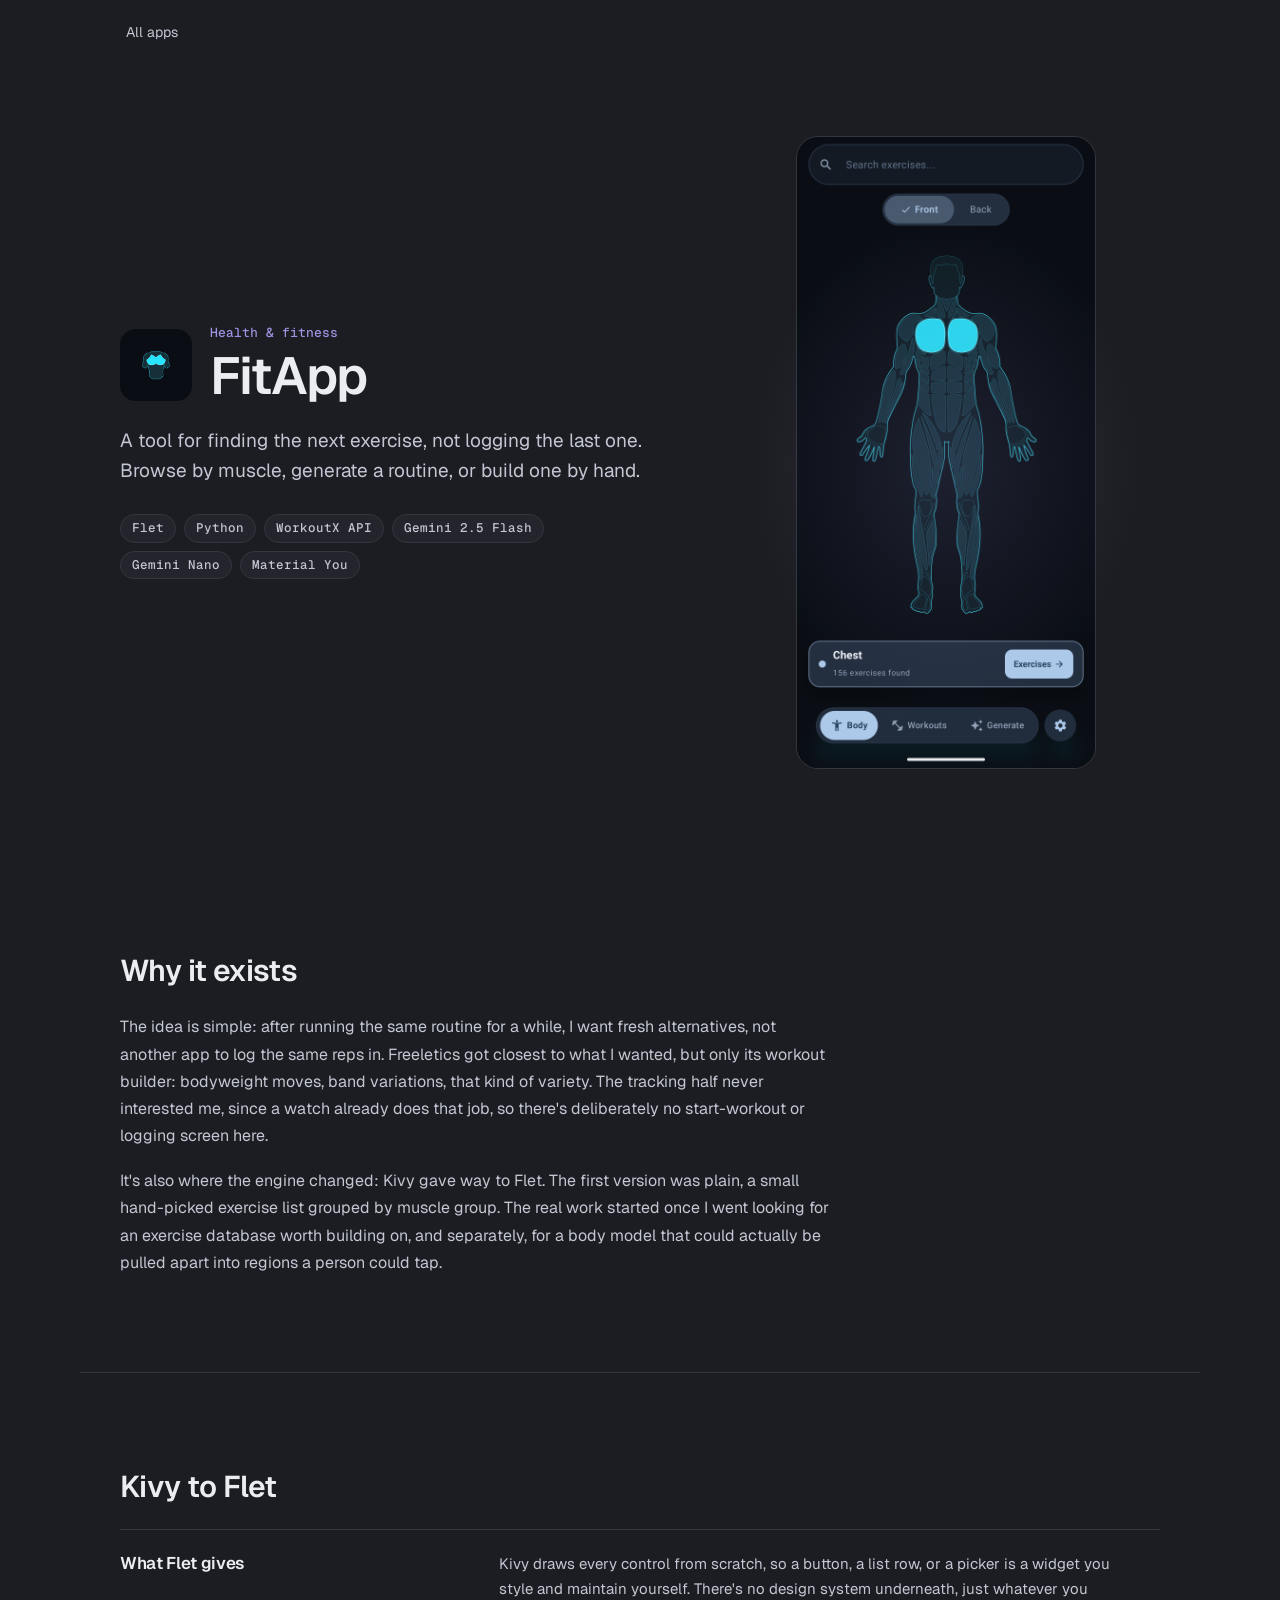
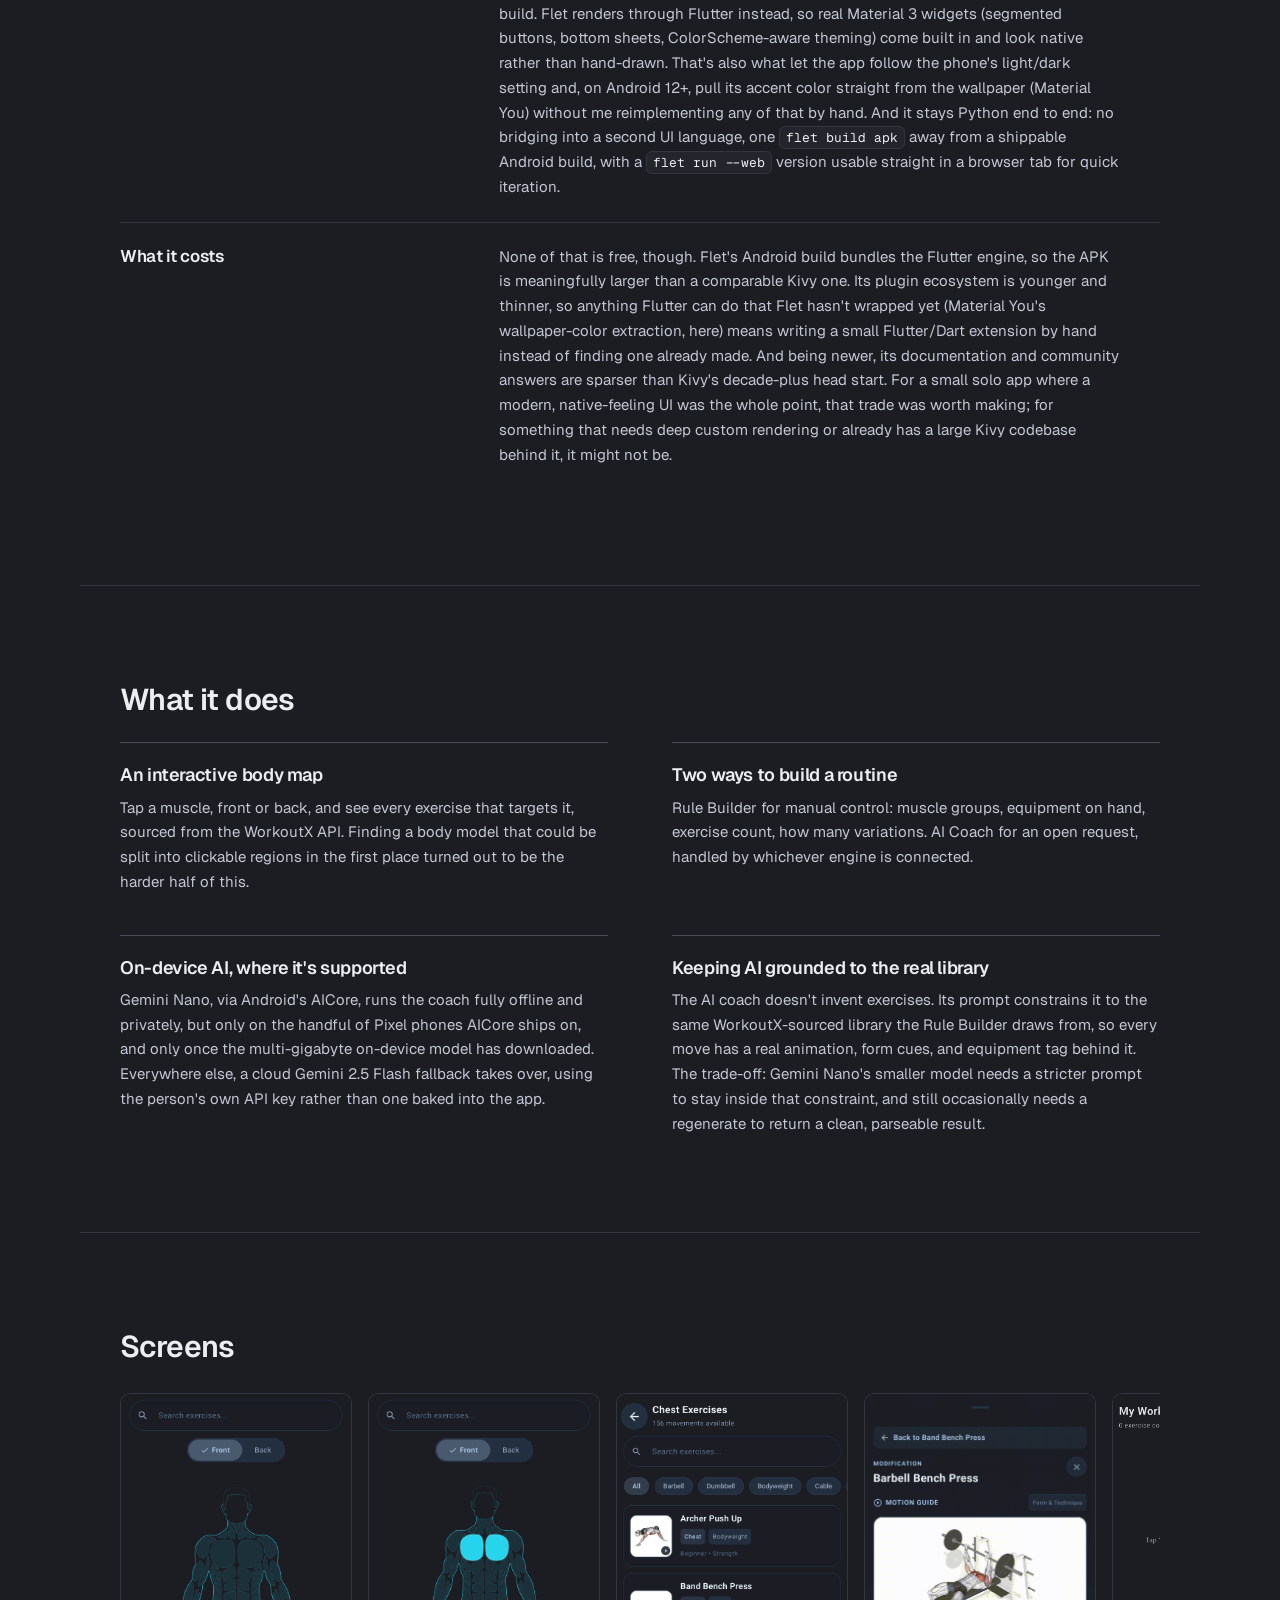
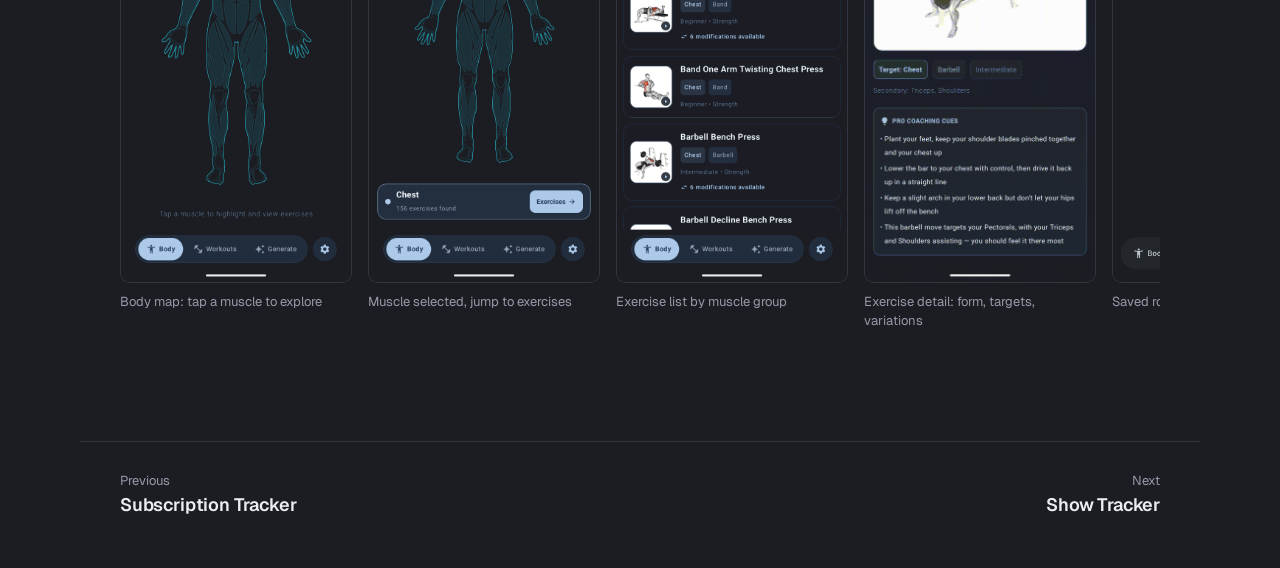
==== commit bc59bb7a: "Use clean URLs without .html Internal links point to /, /fitapp, /showtracker, etc. GitHub Pages ser" ====
--- a/fitapp.html
+++ b/fitapp.html
@@ -2,6 +2,7 @@
 <html lang="en">
 <head>
 <meta charset="UTF-8">
+<script>if(/^https?:$/.test(location.protocol)&&/\.html$/.test(location.pathname))history.replaceState(null,"",location.pathname.replace(/(index)?\.html$/,"")+location.search+location.hash)</script>
 <meta name="viewport" content="width=device-width, initial-scale=1.0">
 <meta name="theme-color" content="#1c1d22">
 <title>FitApp | Yurii Arnautov</title>
@@ -18,7 +19,7 @@
 <body>
 
 <header class="wrap nav">
-  <a class="link" href="./index.html"><i class="ph ph-arrow-left"></i>All apps</a>
+  <a class="link" href="/"><i class="ph ph-arrow-left"></i>All apps</a>
 </header>
 
 <main>
@@ -96,8 +97,8 @@
 </main>
 
 <nav class="wrap pager" aria-label="More apps">
-  <a href="./subscription-tracker.html"><span>Previous</span>Subscription Tracker</a>
-  <a class="next" href="./showtracker.html"><span>Next</span>Show Tracker</a>
+  <a href="/subscription-tracker"><span>Previous</span>Subscription Tracker</a>
+  <a class="next" href="/showtracker"><span>Next</span>Show Tracker</a>
 </nav>
 
 <script src="gallery.js"></script>
